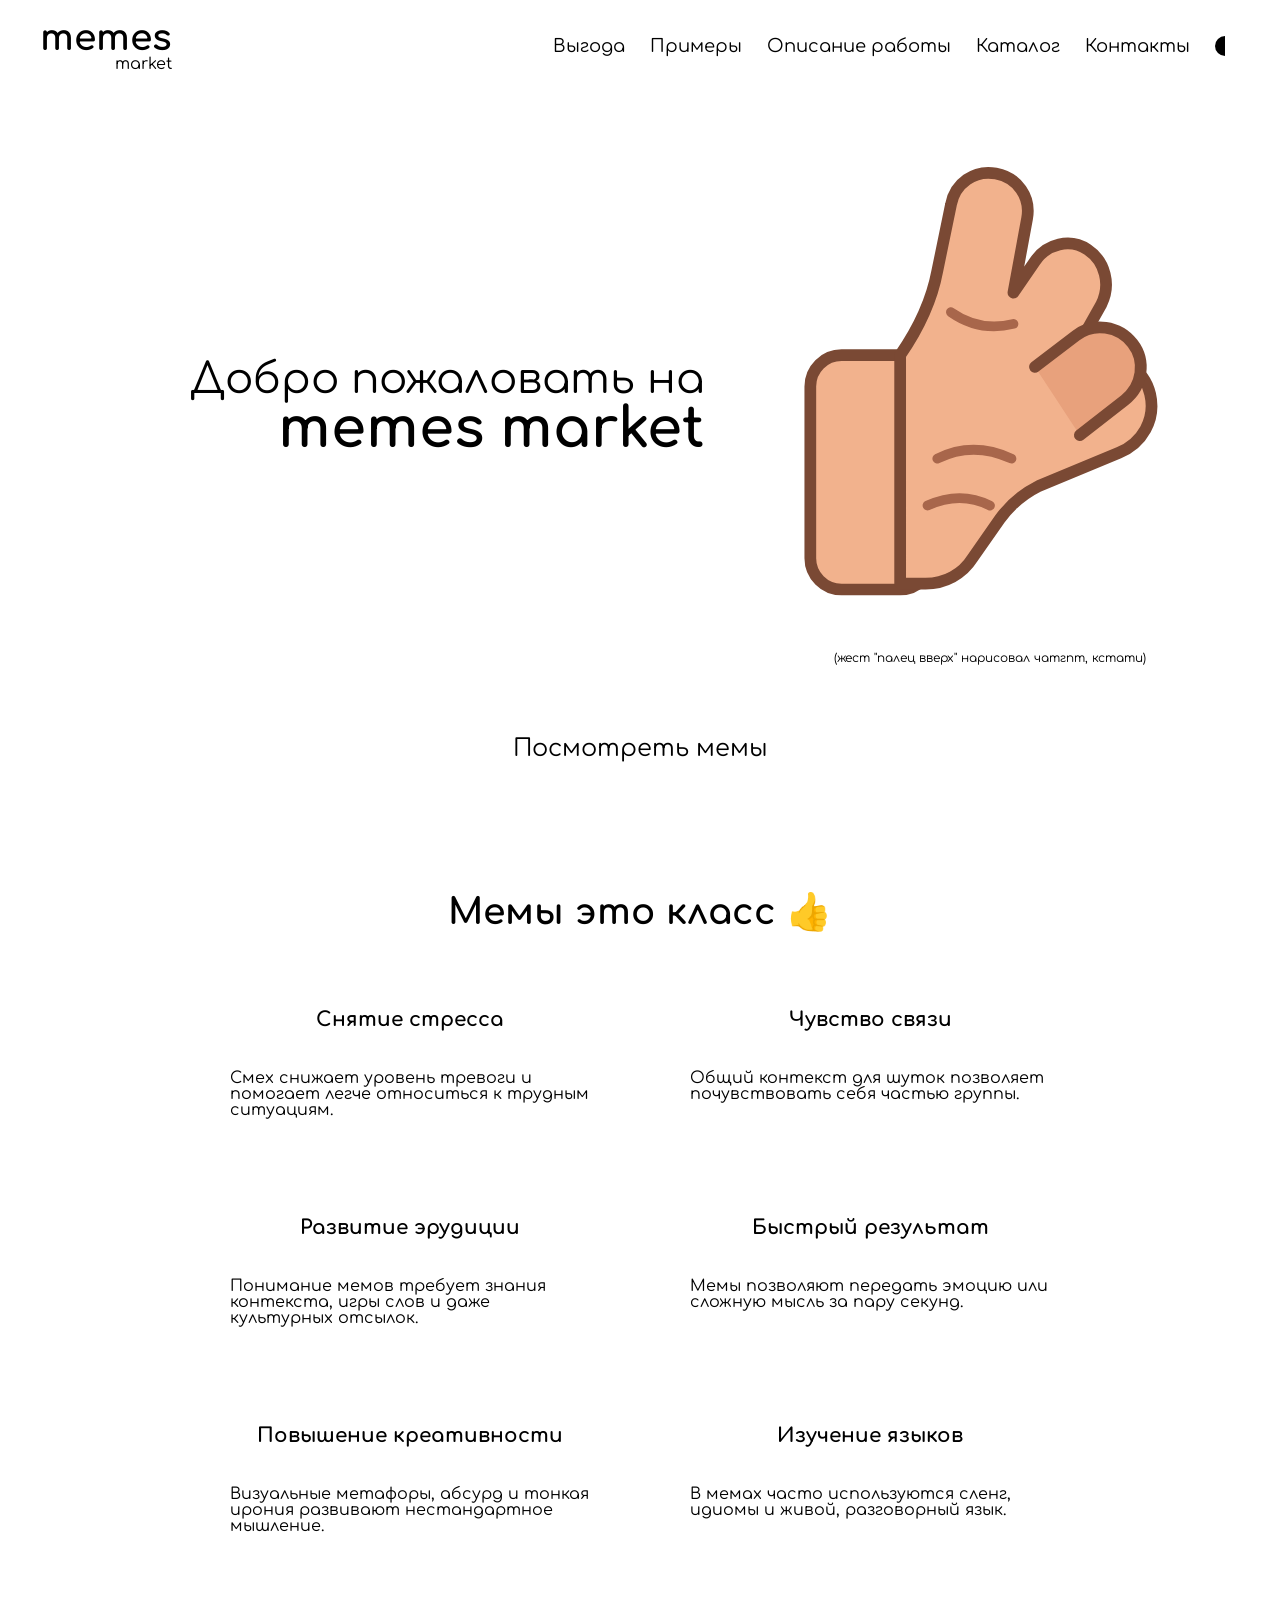
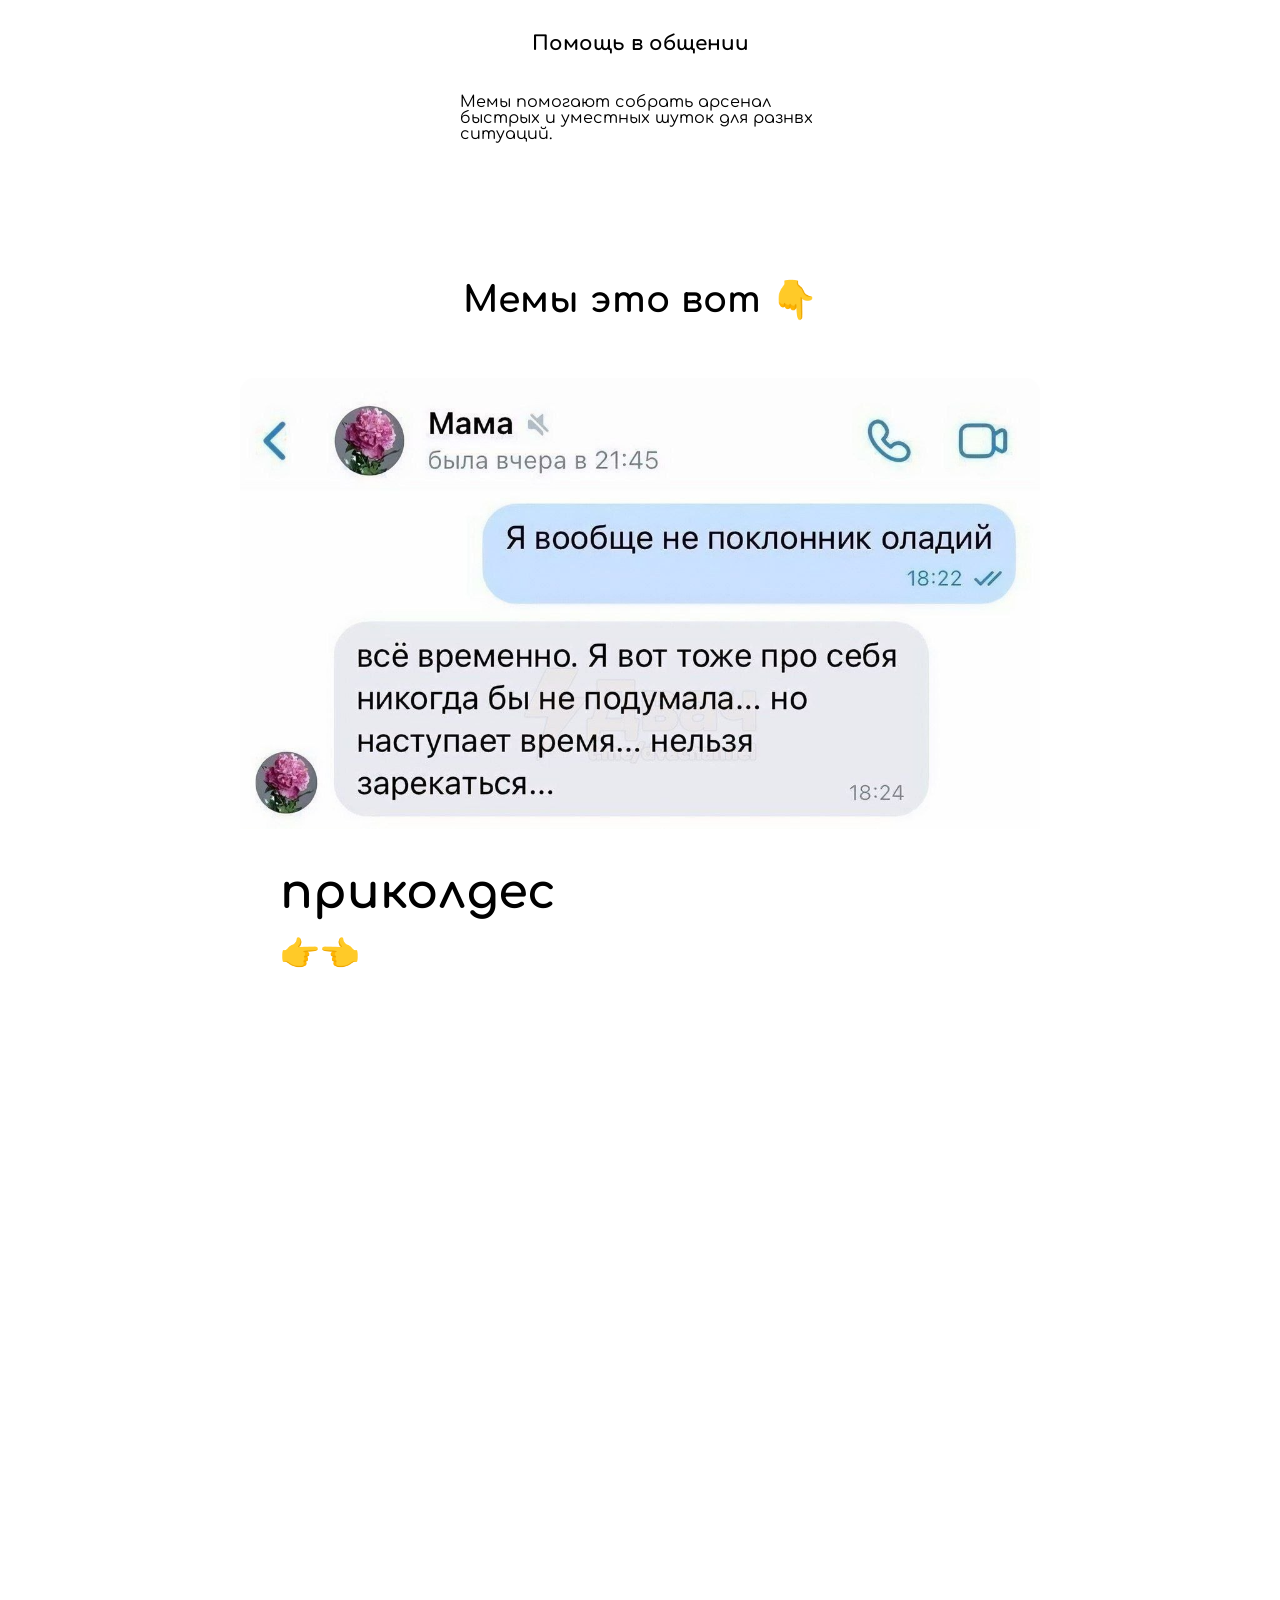
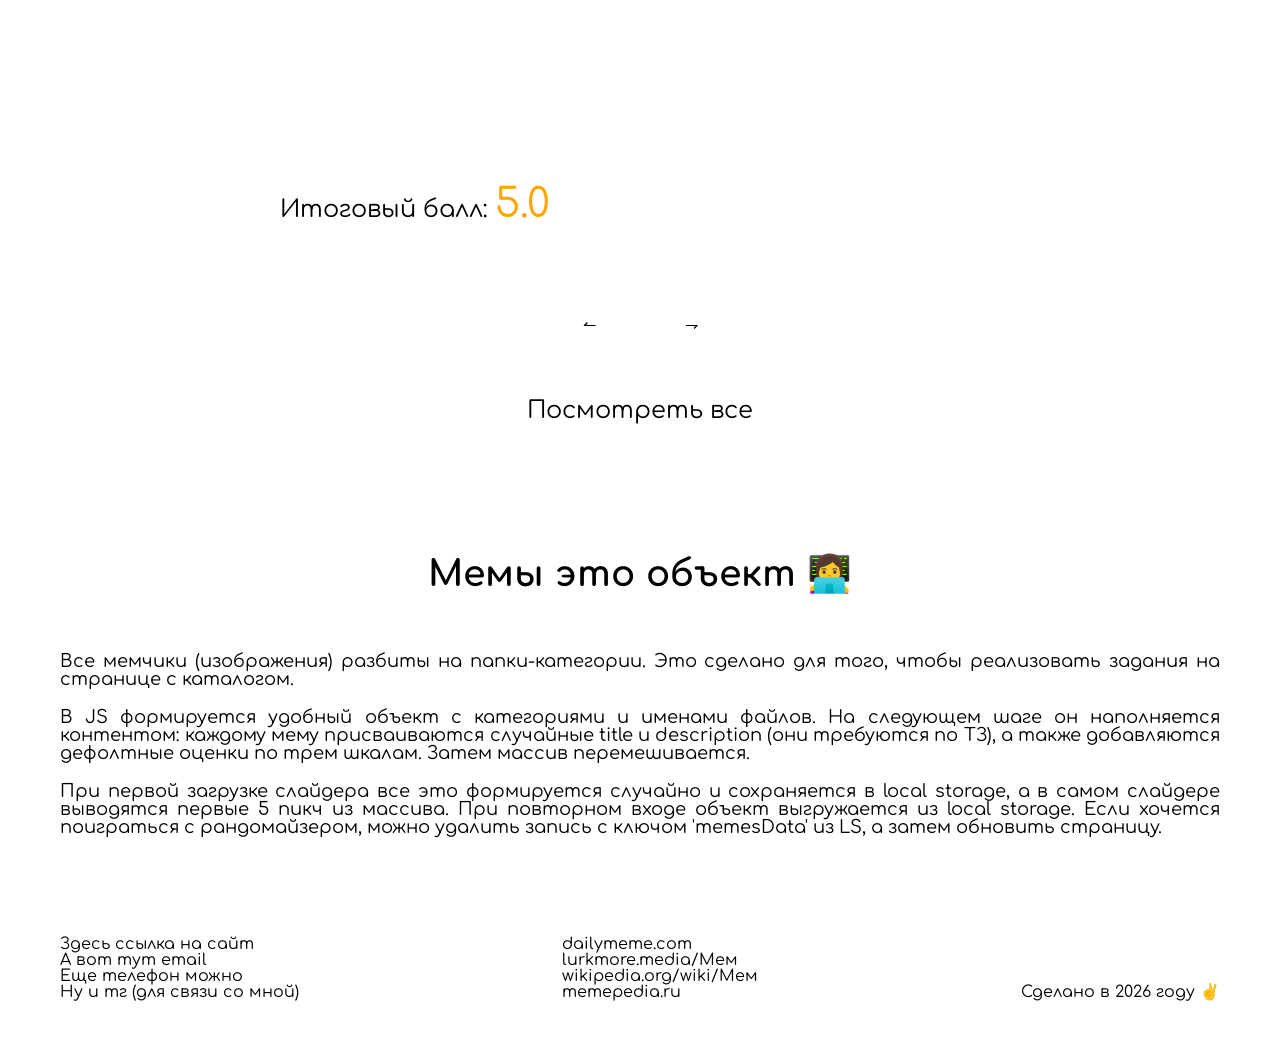
==== index.html @ 97dacc61 "fix: themes" ====
<!DOCTYPE html>
<html lang="en">

<head>
	<meta charset="UTF-8">
	<meta name="viewport" content="width=device-width, initial-scale=1.0">
	<title>Memes market</title>
	<link rel="preconnect" href="https://fonts.googleapis.com">
	<link rel="preconnect" href="https://fonts.gstatic.com" crossorigin>
	<link href="https://fonts.googleapis.com/css2?family=Comfortaa:wght@300..700&display=swap" rel="stylesheet">
	<link rel="stylesheet" href="./style/clean.css">
	<link rel="stylesheet" href="./style/colors.css">
	<link rel="stylesheet" href="./style/full.css">
	<link rel="stylesheet" href="./style/header.css">
	<link rel="stylesheet" href="./style/main/hero.css">
	<link rel="stylesheet" href="./style/main/whynot.css">
	<link rel="stylesheet" href="./style/main/slider.css">
	<link rel="stylesheet" href="./style/main/info.css">
	<link rel="stylesheet" href="./style/footer.css">
</head>

<body class="body light-theme">
	<div class="full_wrapper">
		<header class="header">
			<a href="./" class="logo">
				<span class="logo_bigpart">memes</span>
				<span class="logo_smallart">market</span>
			</a>
			<div class="header__rightside">
				<nav class="nav">
					<ul class="nav__list">
						<li class="nav__item"><a href="#whynot" class="nav__link">Выгода</a></li>
						<li class="nav__item"><a href="#slider" class="nav__link">Примеры</a></li>
						<li class="nav__item"><a href="#info" class="nav__link">Описание работы</a></li>
						<li class="nav__item"><a href="#!" class="nav__link">Каталог</a></li>
						<li class="nav__item"><a href="#footer" class="nav__link">Контакты</a></li>
					</ul>
				</nav>
				<div class="theme_btn">
					<div class="theme_icon">
						<div class="theme_icon_dark"></div>
						<div class="theme_icon_light"></div>
					</div>
				</div>
			</div>
		</header>
		<main class="main">
			<section class="hero">
				<div class="hero_upside">
					<div class="hero__intro">
						<span class="hero__intro_text">Добро пожаловать на</span>
						<h1 class="hero__intro_header">memes market</h1>
					</div>
					<div class="hero__image">
						<svg class="hero__image_svg" xmlns="http://www.w3.org/2000/svg" viewBox="0 0 256 256" fill="none">
							<path
								d="M82 224H52c-8.8 0-16-7.2-16-16v-88c0-8.8 7.2-16 16-16h30c8.8 0 16 7.2 16 16v88c0 8.8-7.2 16-16 16Z"
								fill="#F2B28D" stroke="#7A4934" stroke-width="6" stroke-linejoin="round" />
							<path d="M82 104
       C91 91 98 77 101 61
       L108 27
       C110 16 120 9 131 11
       C142 13 149 23 147 34
       L140 72
       L151 56
       C157 47 169 44 178 50
       C187 56 190 68 185 78
       L167 110
       L181 106
       C194 103 207 111 210 124
       C213 137 206 149 194 154
       L153 171
       C145 175 138 181 133 188
       L119 208
       C114 216 105 221 95 221
       L82 221
       Z" fill="#F2B28D" stroke="#7A4934" stroke-width="6" stroke-linejoin="round" stroke-linecap="round" />
							<path d="M151 110
       L172 94
       C181 87 194 89 201 98
       C208 107 206 120 197 127
       L174 145" fill="#E8A17C" stroke="#7A4934" stroke-width="6" stroke-linecap="round" />
							<path d="M101 157 C113 151 126 151 139 157" stroke="#A8664B" stroke-width="5" stroke-linecap="round" />
							<path d="M96 181 C107 176 118 176 128 181" stroke="#A8664B" stroke-width="5" stroke-linecap="round" />
							<path d="M108 82 C118 89 128 91 140 88" stroke="#A8664B" stroke-width="5" stroke-linecap="round" />
						</svg>
						<span class="hero__image_text">(жест "палец вверх" нарисовал чатгпт, кстати)</span>
					</div>
				</div>
				<a href="#slider" class="btn hero__btn">Посмотреть мемы</a>
			</section>
			<section class="whynot" id="whynot">
				<h2 class="whynot__title">Мемы это класс 👍</h2>
				<ul class="whynot__list">
					<li class="whynot__item">
						<h3 class="whynot__item_title">Снятие стресса</h3>
						<p class="whynot__item_description">Смех снижает уровень тревоги и помогает легче относиться к трудным
							ситуациям.</p>
					</li>
					<li class="whynot__item">
						<h3 class="whynot__item_title">Чувство связи</h3>
						<p class="whynot__item_description">Общий контекст для шуток позволяет почувствовать себя частью группы.</p>
					</li>
					<li class="whynot__item">
						<h3 class="whynot__item_title">Развитие эрудиции</h3>
						<p class="whynot__item_description">Понимание мемов требует знания контекста, игры слов и даже культурных
							отсылок.</p>
					</li>
					<li class="whynot__item">
						<h3 class="whynot__item_title">Быстрый результат</h3>
						<p class="whynot__item_description">Мемы позволяют передать эмоцию или сложную мысль за пару секунд.</p>
					</li>
					<li class="whynot__item">
						<h3 class="whynot__item_title">Повышение креативности</h3>
						<p class="whynot__item_description">Визуальные метафоры, абсурд и тонкая ирония развивают нестандартное
							мышление.</p>
					</li>
					<li class="whynot__item">
						<h3 class="whynot__item_title">Изучение языков</h3>
						<p class="whynot__item_description">В мемах часто используются сленг, идиомы и живой, разговорный язык.</p>
					</li>
					<li class="whynot__item">
						<h3 class="whynot__item_title">Помощь в общении</h3>
						<p class="whynot__item_description">Мемы помогают собрать арсенал быстрых и уместных шуток для разнвх
							ситуаций.</p>
					</li>
				</ul>
			</section>
			<section class="slider" id="slider">
				<h2 class="slider__title">Мемы это вот 👇</h2>
				<div class="slider__wrapper">
					<div class="slider__content">
						<div class="slider__items_wrapper"></div>
					</div>
					<div class="slider__arrows">
						<div class="slider__prev_btn slider_arrow">↼</div>
						<div class="slider__next_btn slider_arrow">⇁</div>
					</div>
				</div>
				<a href="#!" class="btn slider__btn">Посмотреть все</a>
			</section>
			<section class="info" id="info">
				<h2 class="info__title">Мемы это объект 👩‍💻</h2>
				<div class="info__texts">
					<p class="info__text">Все мемчики (изображения) разбиты на папки-категории. Это сделано для того, чтобы
						реализовать задания на странице с каталогом.</p>
					<p class="info__text">В JS формируется удобный объект с категориями и именами файлов. На следующем шаге он
						наполняется контентом: каждому мему присваиваются случайные title и description (они требуются по ТЗ), а
						также добавляются дефолтные оценки по трем шкалам. Затем массив перемешивается.</p>
					<p class="info__text">При первой загрузке слайдера все это формируется случайно и сохраняется в local storage,
						а в самом слайдере выводятся первые 5 пикч из массива. При повторном входе объект выгружается из local
						storage. Если хочется поиграться с рандомайзером, можно удалить запись с ключом 'memesData' из LS, а затем
						обновить страницу.
					</p>
				</div>
			</section>
		</main>
		<footer class="footer" id="footer">
			<ul class="contacts">
				<li class="contacts_item"><a href="https://youtu.be/dQw4w9WgXcQ?si=4YOeukV0icNq5MEa" class="contacts_link"
						target="_blank">Здесь ссылка на сайт</a></li>
				<li class="contacts_item"><a href="mailto:meme@always.fun" class="contacts_link">А вот тут email</a></li>
				<li class="contacts_item"><a href="tel:+76767676767" class="contacts_link">Еще телефон можно</a></li>
				<li class="contacts_item"><a href="https://t.me/oardieldei" class="contacts_link" target="_blank">Ну и тг (для
						связи со мной)</a></li>
			</ul>
			<ul class="links">
				<li class="links_item"><a href="https://youtu.be/dQw4w9WgXcQ?si=4YOeukV0icNq5MEa" class="links_link"
						target="_blank">dailymeme.com</a></li>
				<li class="links_item"><a href="https://youtu.be/dQw4w9WgXcQ?si=4YOeukV0icNq5MEa" class="links_link"
						target="_blank">lurkmore.media/Мем</a></li>
				<li class="links_item"><a href="https://youtu.be/dQw4w9WgXcQ?si=4YOeukV0icNq5MEa" class="links_link"
						target="_blank">wikipedia.org/wiki/Мем</a></li>
				<li class="links_item"><a href="https://youtu.be/dQw4w9WgXcQ?si=4YOeukV0icNq5MEa" class="links_link"
						target="_blank">memepedia.ru</a></li>
			</ul>
			<div class="footer__extra">
				<p class="footer__text">Сделано в 2026 году ✌️</p>
			</div>
		</footer>
	</div>
	<script type="module" src="./script/main.js"></script>
</body>

</html>
---- style/clean.css ----
* {
	padding: 0;
	margin: 0;
	border: 0;
	scroll-behavior: smooth;
}

*, 
*:before, 
*:after {
	-moz-box-sizing: border-box;
	-webkit-box-sizing: border-box;
	box-sizing: border-box;
}

:focus, 
:active {
	outline: none;
}	

a:focus, 
a:active {
	outline: none;
}

nav, 
footer, 
header, 
aside {
	display: block;
}

html, 
body {
	line-height: 1;
	-ms-text-size-adjust: 100%;
	-moz-text-size-adjust: 100%;
	-webkit-text-size-adjust: 100%;
	scroll-behavior: smooth;
}

input, 
button, 
textarea {
	font-family: inherit;
}

input::-ms-clear {
	display: none;
}

button::-moz-focus-inner {
	padding: 0;
	border: 0;
}

a, 
a:visited {
	text-decoration: none;
}

a:hover {
	text-decoration: none;
}

ul li {
	list-style: none;
}

img {
	vertical-align: top;
}

h1, 
h2, 
h3, 
h4, 
h5, 
h6 {
	font-size: inherit;
}
---- style/colors.css ----
.light-theme {
	background-color: #fff;
	--border-color: black;
	--text-color: black;
	--link-hover-color: rgb(221, 67, 67);
	--btn-hover-color: rgb(245, 152, 152);
}

.dark-theme {
	background-color: black;
	--border-color: white;
	--text-color: white;
	--link-hover-color: rgb(0, 119, 255);
	--btn-hover-color: rgb(0, 119, 255);

	.theme_btn {
		transform: rotate(180deg);
	}
}
---- style/full.css ----
:root {
	--section-padding: 60px 40px;
}

.full_wrapper {
	max-width: 1440px;
	margin: 0 auto;
	border-left: 1px solid var(--border-color);
	border-right: 1px solid var(--border-color);
	background-color: var(--bg-color);
}

* {
	font-family: "Comfortaa", sans-serif;
}

a,
a:active,
a:visited {
	color: var(--text-color);
}

.btn {
	padding: 13px 20px;
	font-size: 24px;
	display: inline-block;
	border: 1px solid var(--border-color);
	border-radius: 15px;
	color: var(--text-color);
}

section {
	padding: var(--section-padding);
}

h2 {
	color: var(--text-color);
	text-align: center;
	font-size: 36px;
	margin-bottom: 60px;
}

@media (pointer: fine) and (hover: hover) {
	a {
		transition: .2s ease;
	}

	a:hover {
		color: var(--link-hover-color);
	}

	.btn {
		transition: .2s ease;
	}

	a.btn:hover {
		color: var(--text-color);
		background-color: var(--btn-hover-color);
		border: 1px solid var(--btn-hover-color);
	}
}
---- style/header.css ----
.header {
	width: 100%;
	display: flex;
	justify-content: space-between;
	align-items: center;
	padding: 20px 40px;
}

.logo {
	display: flex;
	flex-direction: column;
	align-items: flex-end;
}

.logo_bigpart {
	font-weight: 700;
	font-size: 36px;
}

.logo_smallart {
	font-size: 16px;
}

.header__rightside {
	display: flex;
	align-items: center;
	gap: 10px;
}

.nav__list {
	display: flex;
	align-items: center;
	gap: 5px;
}

.nav__link {
	padding: 5px 10px;
	font-size: 18px;
	transition: .3s;
	display: block;
}

.theme_btn {
	padding: 5px;
	border-radius: 50%;
	background-color: inherit;
}

.theme_icon {
	border-radius: 50%;
	border: 1px solid var(--border-color);
	width: 20px;
	height: 20px;
	display: flex;
	overflow: hidden;
}

.theme_icon_dark {
	width: 50%;
	height: 100%;
	background: #000;
}

.theme_icon_light {
	width: 50%;
	height: 100%;
	background: #fff;
}

@media (pointer: fine) and (hover: hover) {
	.logo:hover {
		transform: scale(1.1, 1.1);
	}

	.nav__item:hover > .nav__link {
		transform: rotateY(180deg);
	}

	.theme_btn {
		transition: .3s;
	}

	.theme_btn:hover {
		background-color: var(--link-hover-color);
		cursor: pointer;
	}
}
---- style/main/hero.css ----
.hero {
	display: flex;
	flex-direction: column;
	align-items: center;
	width: 100%;
	gap: 60px;
}

.hero_upside {
	display: flex;
	justify-content: space-between;
	align-items: center;
	width: 100%;
}

.hero__image {
	display: flex;
	flex-direction: column;
	align-items: center;
}

.hero__image_svg {
	width: 500px;
}

.hero__image_text,
.hero__intro {
	color: var(--text-color);
}

.hero__image_text {
	font-size: 12px;
}

.hero__intro {
	padding-left: 150px;
	display: flex;
	flex-direction: column;
}

.hero__intro_text {
	font-size: 42px;
}

.hero__intro_header {
	font-size: 56px;
	align-self: flex-end;
}
---- style/main/whynot.css ----
.whynot__list {
	display: flex;
	flex-wrap: wrap;
	gap: 60px;
	justify-content: center;
}

.whynot__item {
	max-width: 400px;
}

.whynot__item_title,
.whynot__item_description {
	padding: 20px;
	color: var(--text-color);
}

.whynot__item_title {
	text-align: center;
	font-size: 20px;
}

.whynot__item_description {
	border: 1px solid var(--border-color);
	border-radius: 20px;
}
---- style/main/slider.css ----
:root {
	--slider-width: 800px;
}

.slider {
	display: flex;
	flex-direction: column;
	align-items: center;
}

.slider__wrapper {
	width: min(100%, var(--slider-width));
	margin: 0 auto;
	display: flex;
	flex-direction: column;
	gap: 40px;
	margin-bottom: 40px;
}

.slider__content {
	width: 100%;
	overflow-x: auto;
	scroll-snap-type: x mandatory;
	scrollbar-width: none;
}

.slider__content::-webkit-scrollbar {
  display: none;
}

.slider__items_wrapper {
  display: flex;
  gap: 60px;
}

.slider__card_wrapper {
  flex: 0 0 100%;
  scroll-snap-align: start;
	border-radius: 15px;
	border: 1px solid var(--border-color);
	overflow: hidden;
	display: flex;
	flex-direction: column;
}

.slider__arrows {
	display: flex;
	gap: 60px;
	justify-content: center;
}

.slider_arrow {
	display: flex;
	align-items: center;
	justify-content: center;
	border-radius: 50%;
	border: 1px solid var(--border-color);
	width: 42px;
	height: 42px;
	color: var(--text-color);
}

.slider__content {
	width: 100%;
}

.slider__card__img_wrapper {
	display: flex;
	align-items: center;
	justify-content: center;
}

.slider__card__img {
	max-width: 100%;
}

.slider__card__info_wrapper {
	padding: 40px;
	flex: 1;
	display: flex;
	flex-direction: column;
}

.slider__card__info_title {
	color: var(--text-color);
	font-size: 48px;
	margin-bottom: 20px;
}

.slider__card__info_description {
	color: var(--text-color);
	font-size: 32px;
	margin-bottom: 40px;
}

.slider__card__info_score {
	margin-top: auto;
}

.slider__card__info_score__desc {
	color: var(--text-color);
	font-size: 24px;
}

.slider__card__info_score__points {
	font-size: 40px;
}

.green-score {
	color: limegreen;
}

.orange-score {
	color: orange;
}

.red-score {
	color: red;
}

@media (pointer: fine) and (hover: hover) {
	.slider_arrow {
		transition: .2s ease;
	}

	.slider_arrow:hover {
		cursor: pointer;
		background-color: var(--link-hover-color);
		border: 1px solid var(--link-hover-color);
	}
}
---- style/main/info.css ----
.info__texts {
	display: flex;
	flex-direction: column;
	gap: 20px;
}

.info__text {
	color: var(--text-color);
	font-size: 18px;
	text-align: justify;
	padding: 0 20px;
}
---- style/footer.css ----
.footer {
	display: flex;
	justify-content: space-between;
	padding: 40px 60px;
	border-top: 1px solid var(--border-color);
}

.footer__extra {
	display: flex;
	align-items: flex-end;
}

.footer__text {
	color: var(--text-color);
}
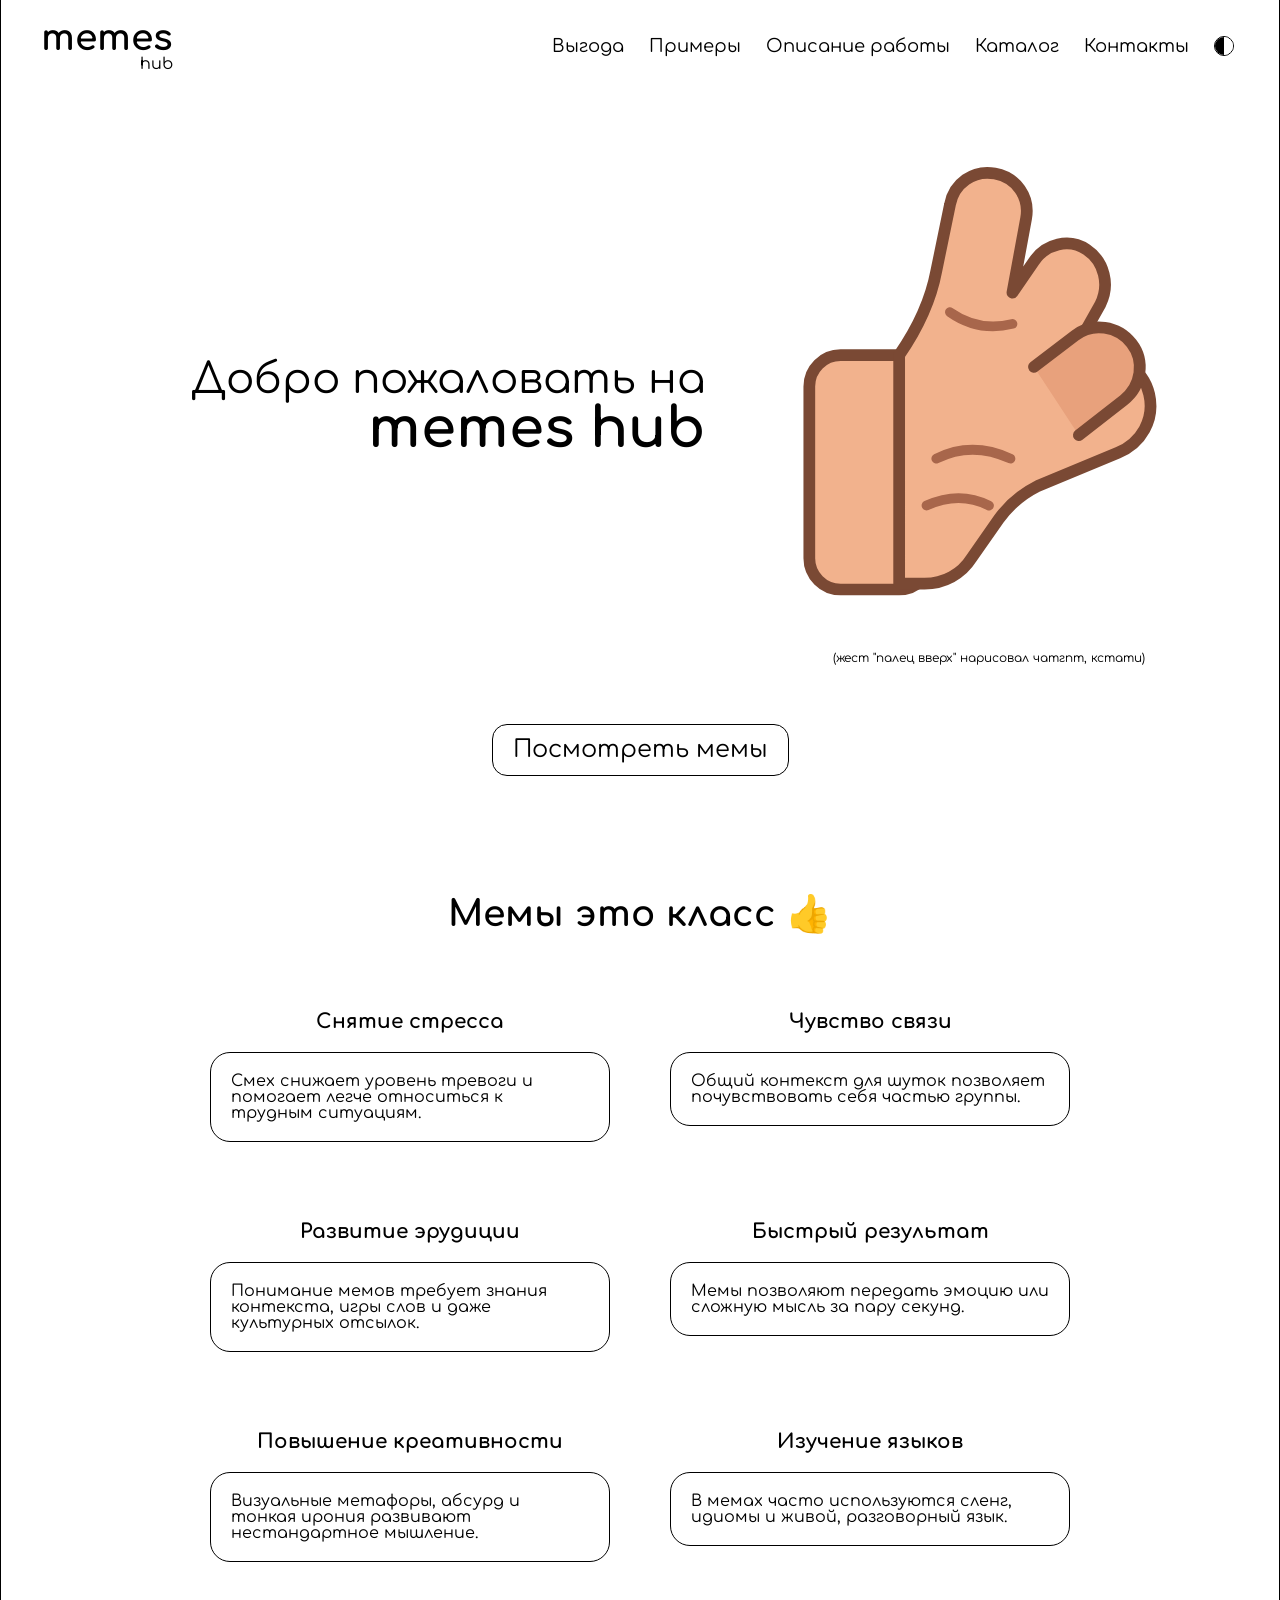
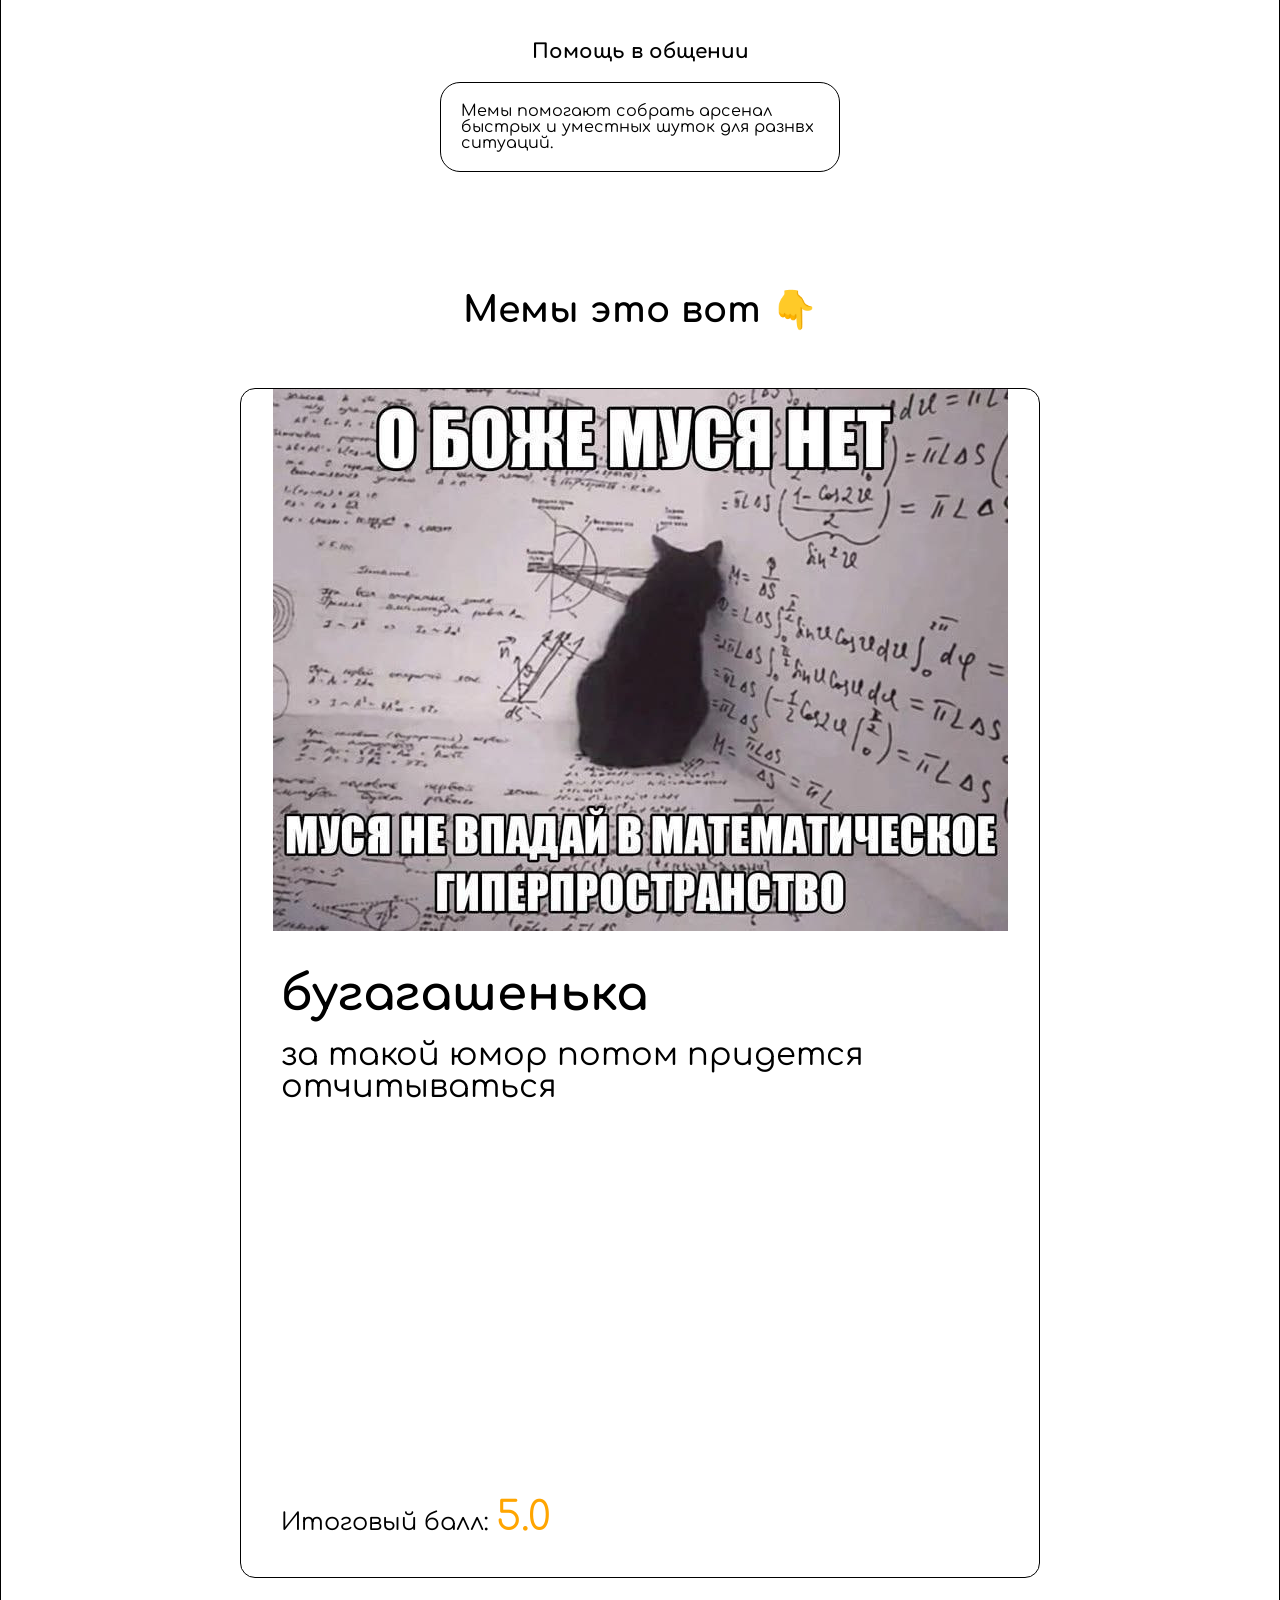
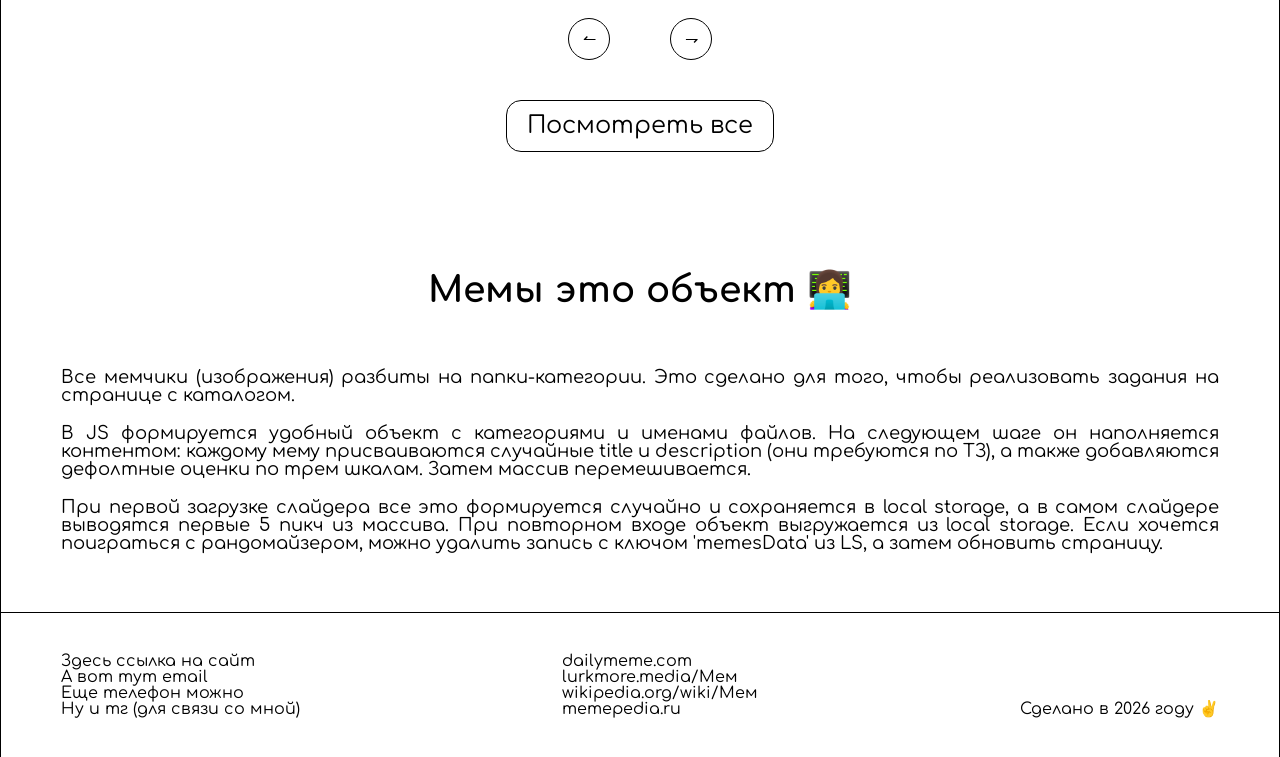
==== commit aac67e3e: "feat: memes page" ====
--- a/index.html
+++ b/index.html
@@ -4,7 +4,7 @@
 <head>
 	<meta charset="UTF-8">
 	<meta name="viewport" content="width=device-width, initial-scale=1.0">
-	<title>Memes market</title>
+	<title>Memes hub</title>
 	<link rel="preconnect" href="https://fonts.googleapis.com">
 	<link rel="preconnect" href="https://fonts.gstatic.com" crossorigin>
 	<link href="https://fonts.googleapis.com/css2?family=Comfortaa:wght@300..700&display=swap" rel="stylesheet">
@@ -19,12 +19,12 @@
 	<link rel="stylesheet" href="./style/footer.css">
 </head>
 
-<body class="body light-theme">
+<body class="body">
 	<div class="full_wrapper">
 		<header class="header">
 			<a href="./" class="logo">
 				<span class="logo_bigpart">memes</span>
-				<span class="logo_smallart">market</span>
+				<span class="logo_smallart">hub</span>
 			</a>
 			<div class="header__rightside">
 				<nav class="nav">
@@ -32,7 +32,7 @@
 						<li class="nav__item"><a href="#whynot" class="nav__link">Выгода</a></li>
 						<li class="nav__item"><a href="#slider" class="nav__link">Примеры</a></li>
 						<li class="nav__item"><a href="#info" class="nav__link">Описание работы</a></li>
-						<li class="nav__item"><a href="#!" class="nav__link">Каталог</a></li>
+						<li class="nav__item"><a href="./memes.html" class="nav__link">Каталог</a></li>
 						<li class="nav__item"><a href="#footer" class="nav__link">Контакты</a></li>
 					</ul>
 				</nav>
@@ -49,7 +49,7 @@
 				<div class="hero_upside">
 					<div class="hero__intro">
 						<span class="hero__intro_text">Добро пожаловать на</span>
-						<h1 class="hero__intro_header">memes market</h1>
+						<h1 class="hero__intro_header">memes hub</h1>
 					</div>
 					<div class="hero__image">
 						<svg class="hero__image_svg" xmlns="http://www.w3.org/2000/svg" viewBox="0 0 256 256" fill="none">
@@ -137,7 +137,7 @@
 						<div class="slider__next_btn slider_arrow">⇁</div>
 					</div>
 				</div>
-				<a href="#!" class="btn slider__btn">Посмотреть все</a>
+				<a href="./memes.html" class="btn slider__btn">Посмотреть все</a>
 			</section>
 			<section class="info" id="info">
 				<h2 class="info__title">Мемы это объект 👩‍💻</h2>
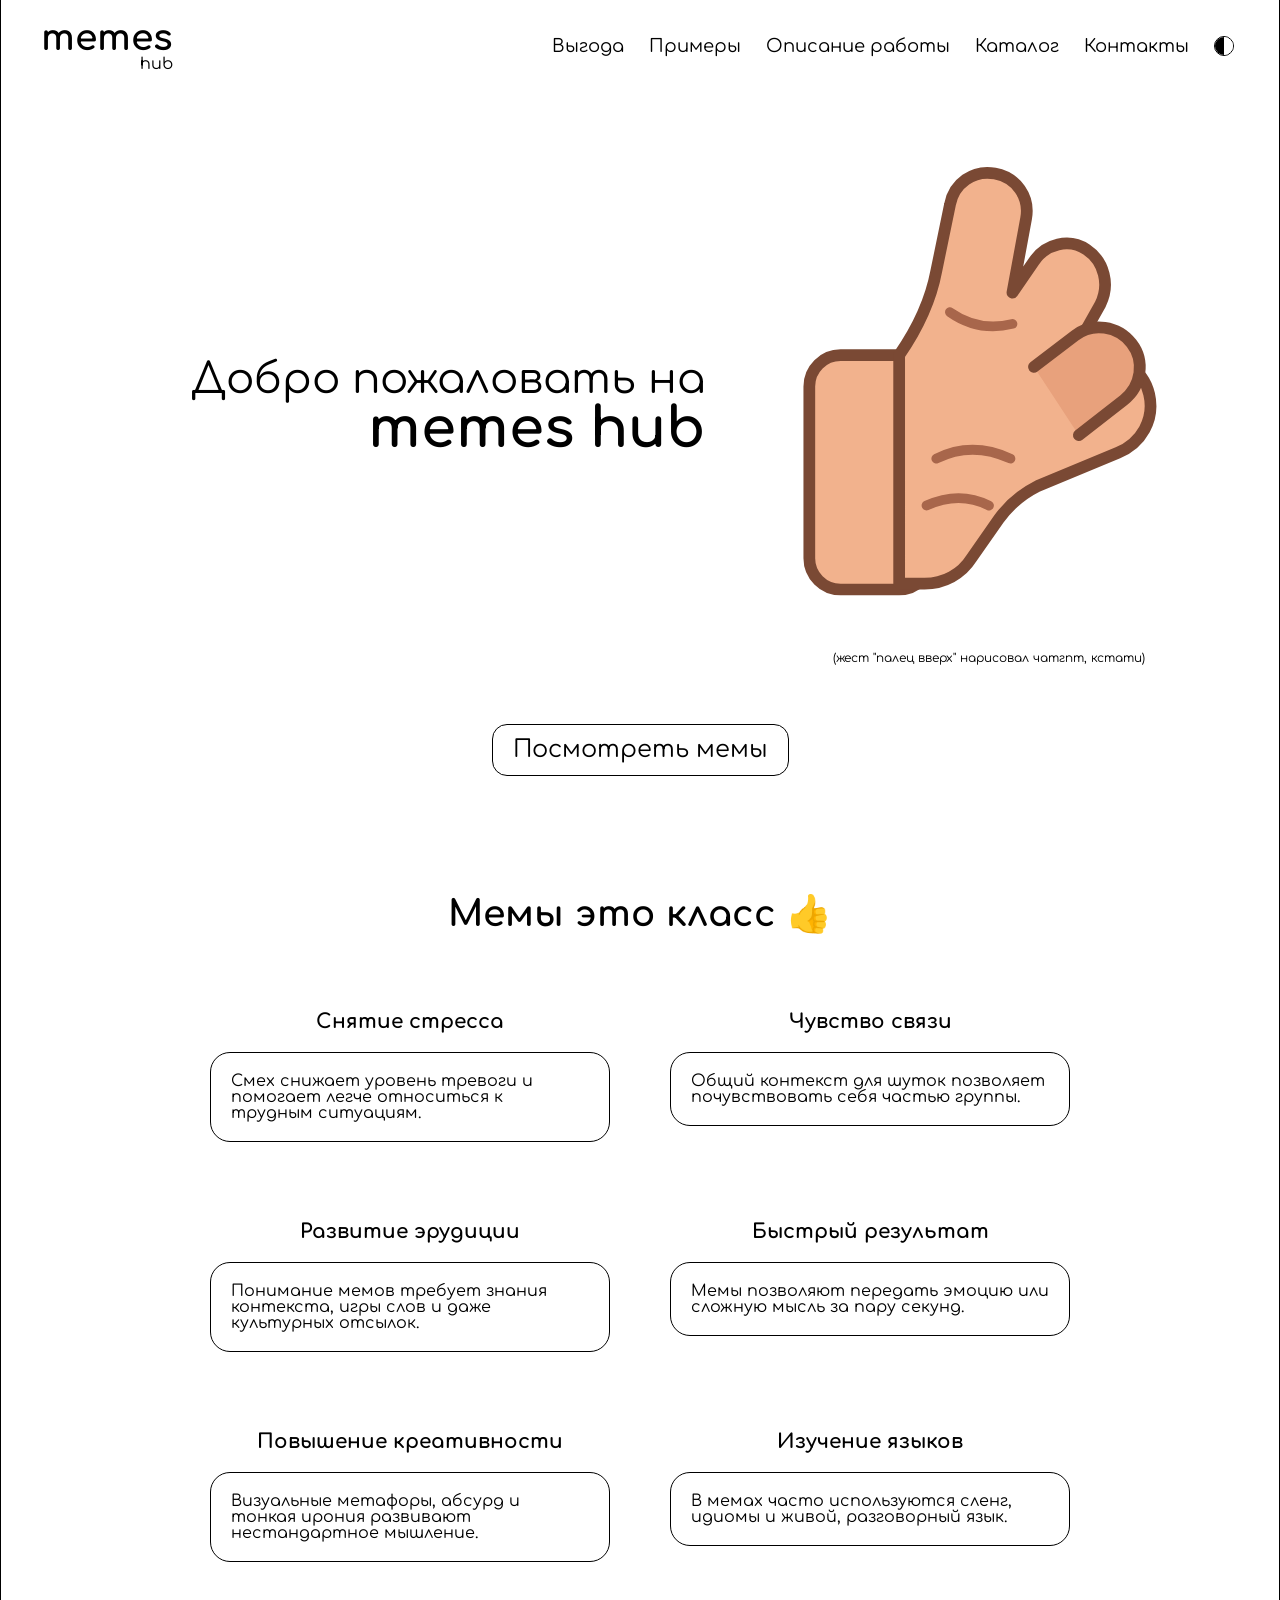
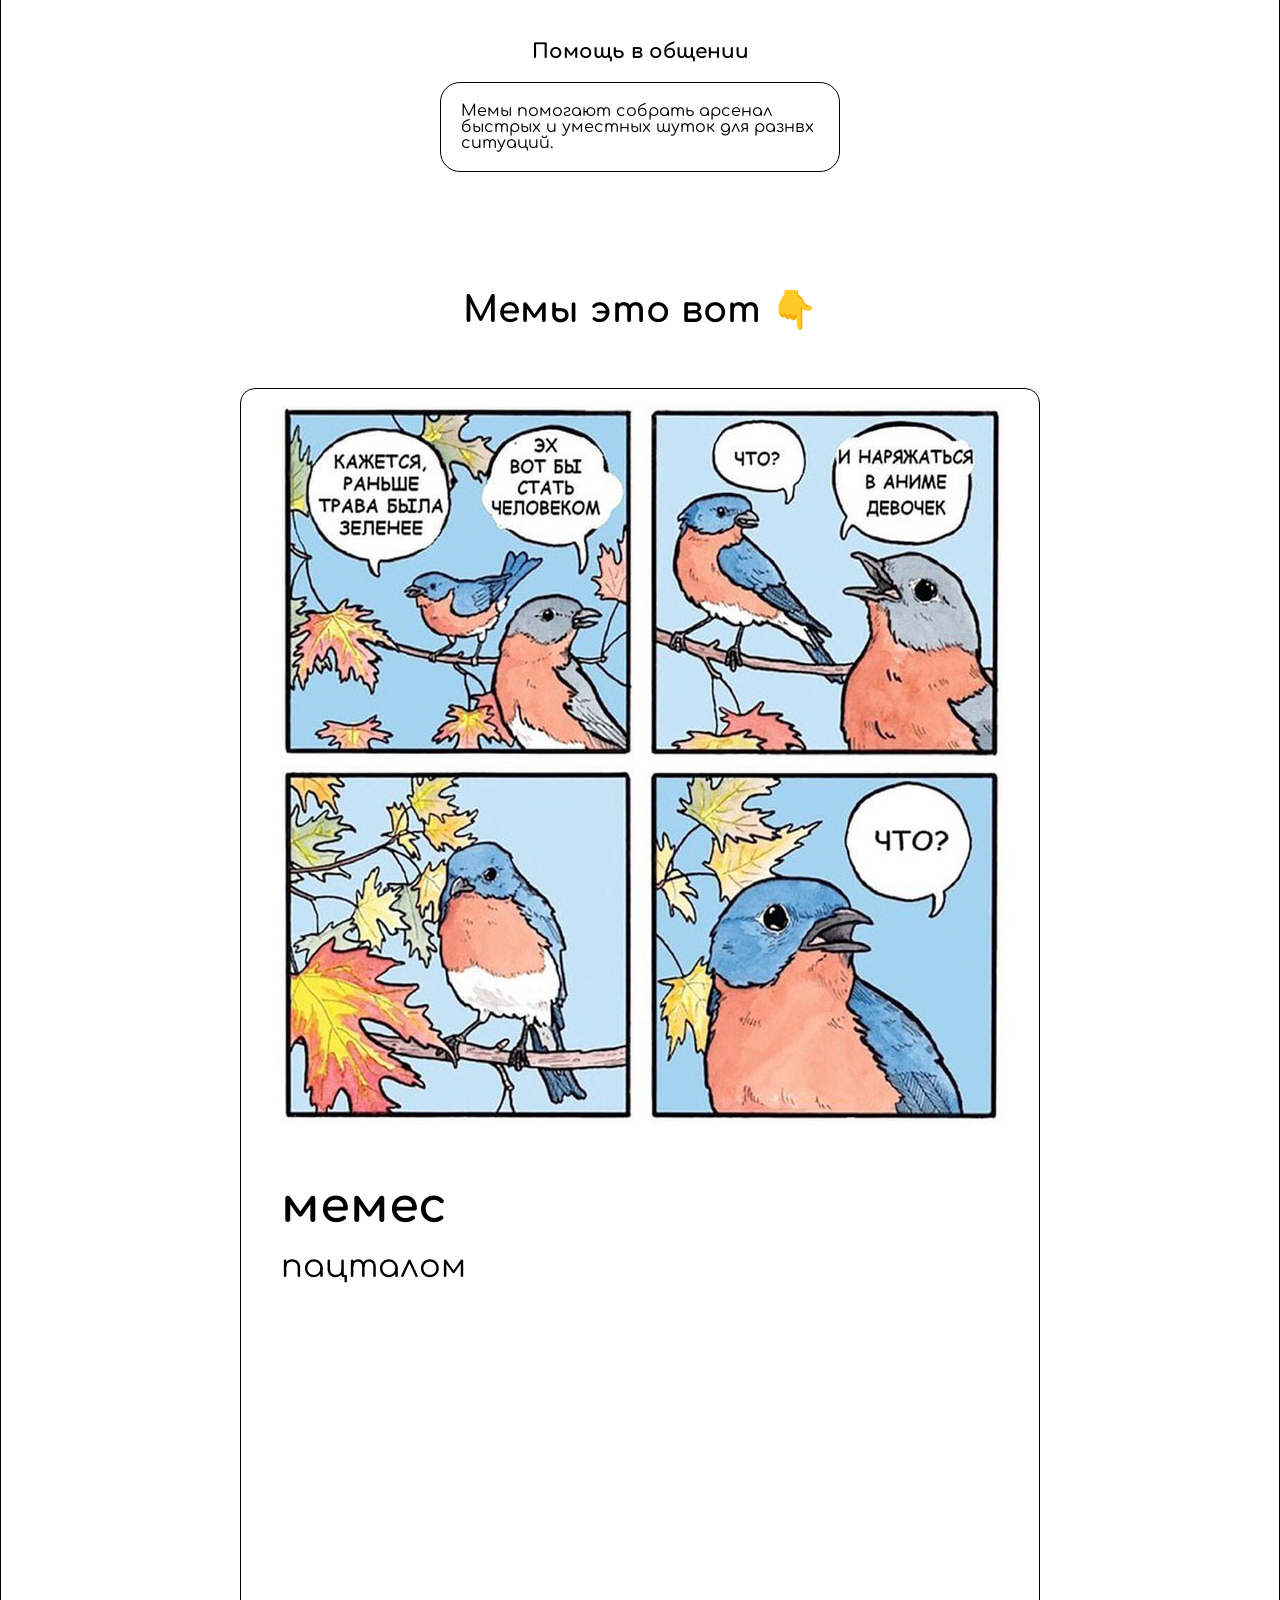
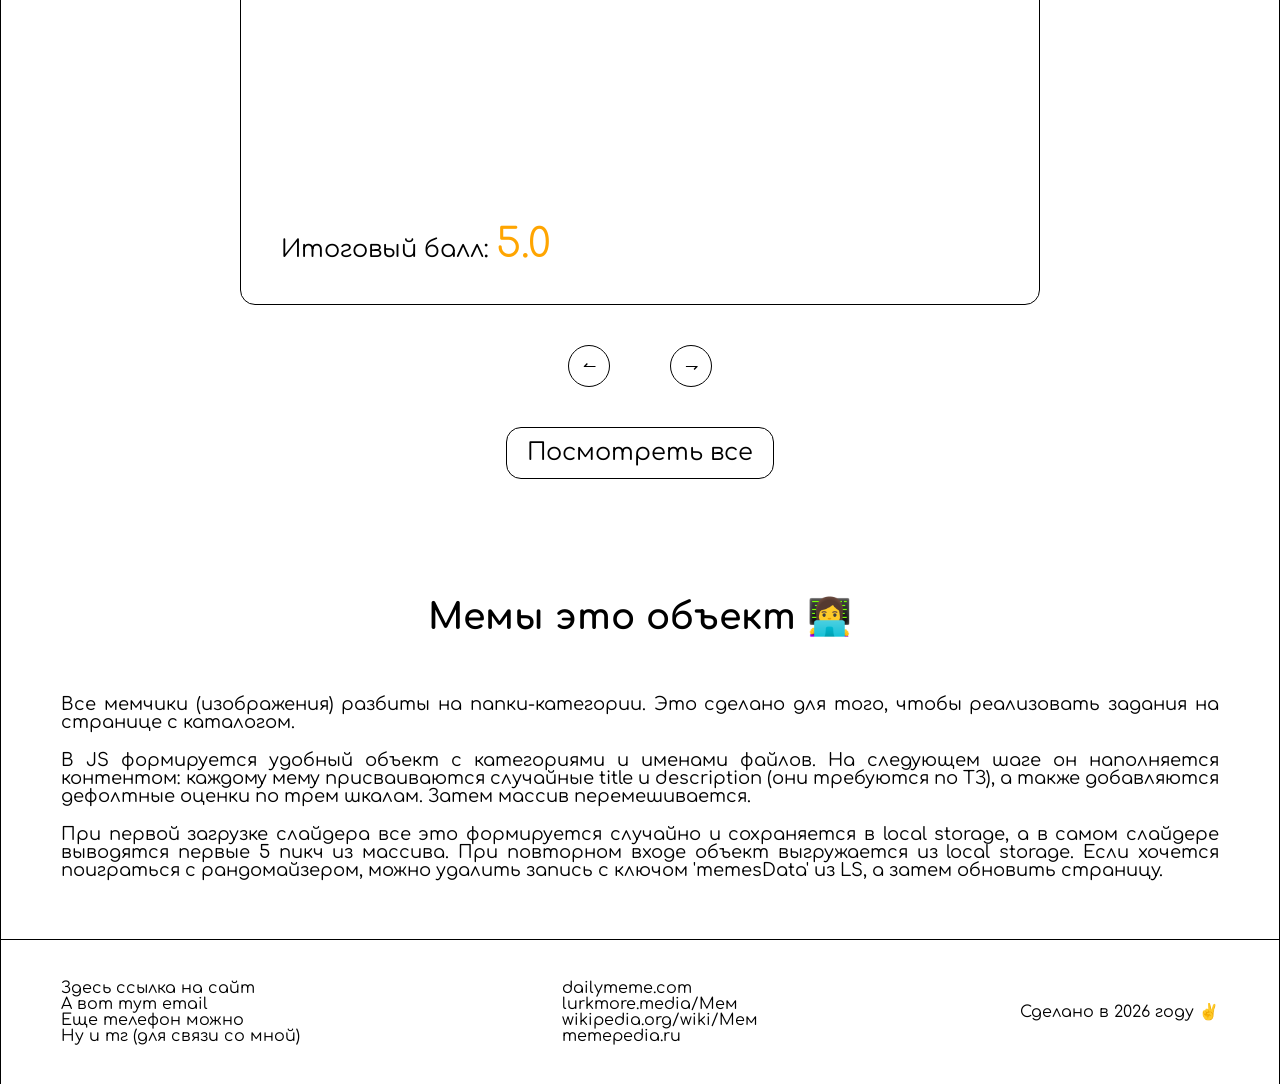
==== commit 56d58db0: "feat: add adaptive" ====
--- a/index.html
+++ b/index.html
@@ -4,6 +4,7 @@
 <head>
 	<meta charset="UTF-8">
 	<meta name="viewport" content="width=device-width, initial-scale=1.0">
+	<link rel="shortcut icon" href="./image/favicon.png" type="image/x-icon">
 	<title>Memes hub</title>
 	<link rel="preconnect" href="https://fonts.googleapis.com">
 	<link rel="preconnect" href="https://fonts.gstatic.com" crossorigin>
--- a/style/full.css
+++ b/style/full.css
@@ -58,4 +58,19 @@
 		background-color: var(--btn-hover-color);
 		border: 1px solid var(--btn-hover-color);
 	}
+}
+
+@media (max-width: 720px) {
+	:root {
+		--section-padding: 25px 15px;
+	}
+
+	.btn {
+		font-size: 12px;
+	}
+
+	h2 {
+		font-size: 24px;
+		margin-bottom: 20px;
+	}
 }
--- a/style/header.css
+++ b/style/header.css
@@ -84,4 +84,10 @@
 		background-color: var(--link-hover-color);
 		cursor: pointer;
 	}
+}
+
+@media (max-width: 1090px) {
+	.nav {
+		display: none;
+	}
 }
--- a/style/main/hero.css
+++ b/style/main/hero.css
@@ -45,4 +45,32 @@
 .hero__intro_header {
 	font-size: 56px;
 	align-self: flex-end;
+}
+
+@media (max-width: 1090px) {
+	.hero_upside {
+		flex-direction: column;
+	}
+
+	.hero__image_svg {
+		max-width: 100%;
+	}
+
+	.hero__intro {
+		padding-left: 0;
+	}
+}
+
+@media (max-width: 720px) {
+	.hero {
+		gap: 20px;
+	}
+
+	.hero__intro_text {
+		font-size: 24px;
+	}
+
+	.hero__intro_header {
+		font-size: 26px;
+	}
 }
--- a/style/main/whynot.css
+++ b/style/main/whynot.css
@@ -23,4 +23,23 @@
 .whynot__item_description {
 	border: 1px solid var(--border-color);
 	border-radius: 20px;
+}
+
+@media (max-width: 720px) {
+	.whynot__list {
+		gap: 10px;
+	}
+
+	.whynot__item_title,
+	.whynot__item_description {
+		padding: 10px;
+	}
+
+	.whynot__item_title {
+		font-size: 18px;
+	}
+
+	.whynot__item_description {
+		font-size: 12px;
+	}
 }
--- a/style/main/slider.css
+++ b/style/main/slider.css
@@ -128,4 +128,43 @@
 		background-color: var(--link-hover-color);
 		border: 1px solid var(--link-hover-color);
 	}
+}
+
+@media (max-width: 720px) {
+	.slider__wrapper {
+		gap: 20px;
+		margin-bottom: 15px;
+	}
+
+	.slider__items_wrapper {
+		gap: 20px;
+	}
+
+	.slider__card__info_wrapper {
+		padding: 15px;
+	}
+
+	.slider__card__info_title {
+		font-size: 24px;
+		margin-bottom: 12px;
+		align-self: center;
+	}
+
+	.slider__card__info_description {
+		font-size: 16px;
+		margin-bottom: 20px;
+		align-self: center;
+	}
+
+	.slider__card__info_score {
+		align-self: flex-end;
+	}
+
+	.slider__card__info_score__desc {
+		font-size: 12px;
+	}
+
+	.slider__card__info_score__points {
+		font-size: 24px;
+	}
 }
--- a/style/main/info.css
+++ b/style/main/info.css
@@ -11,3 +11,13 @@
 	padding: 0 20px;
 }
 
+@media (max-width: 720px) {
+	.info__texts {
+		gap: 12px;
+	}
+
+	.info__text {
+		font-size: 14px;
+		padding: 0;
+	}
+}
--- a/style/footer.css
+++ b/style/footer.css
@@ -3,6 +3,7 @@
 	justify-content: space-between;
 	padding: 40px 60px;
 	border-top: 1px solid var(--border-color);
+	align-items: center;
 }
 
 .footer__extra {
@@ -12,4 +13,18 @@
 
 .footer__text {
 	color: var(--text-color);
+}
+
+@media (max-width: 720px) {
+	.footer {
+		flex-direction: column;
+		gap: 20px;
+		padding: 25px 15px;
+	}
+
+	.contacts_item,
+	.links_item {
+		display: flex;
+		justify-content: center;
+	}
 }
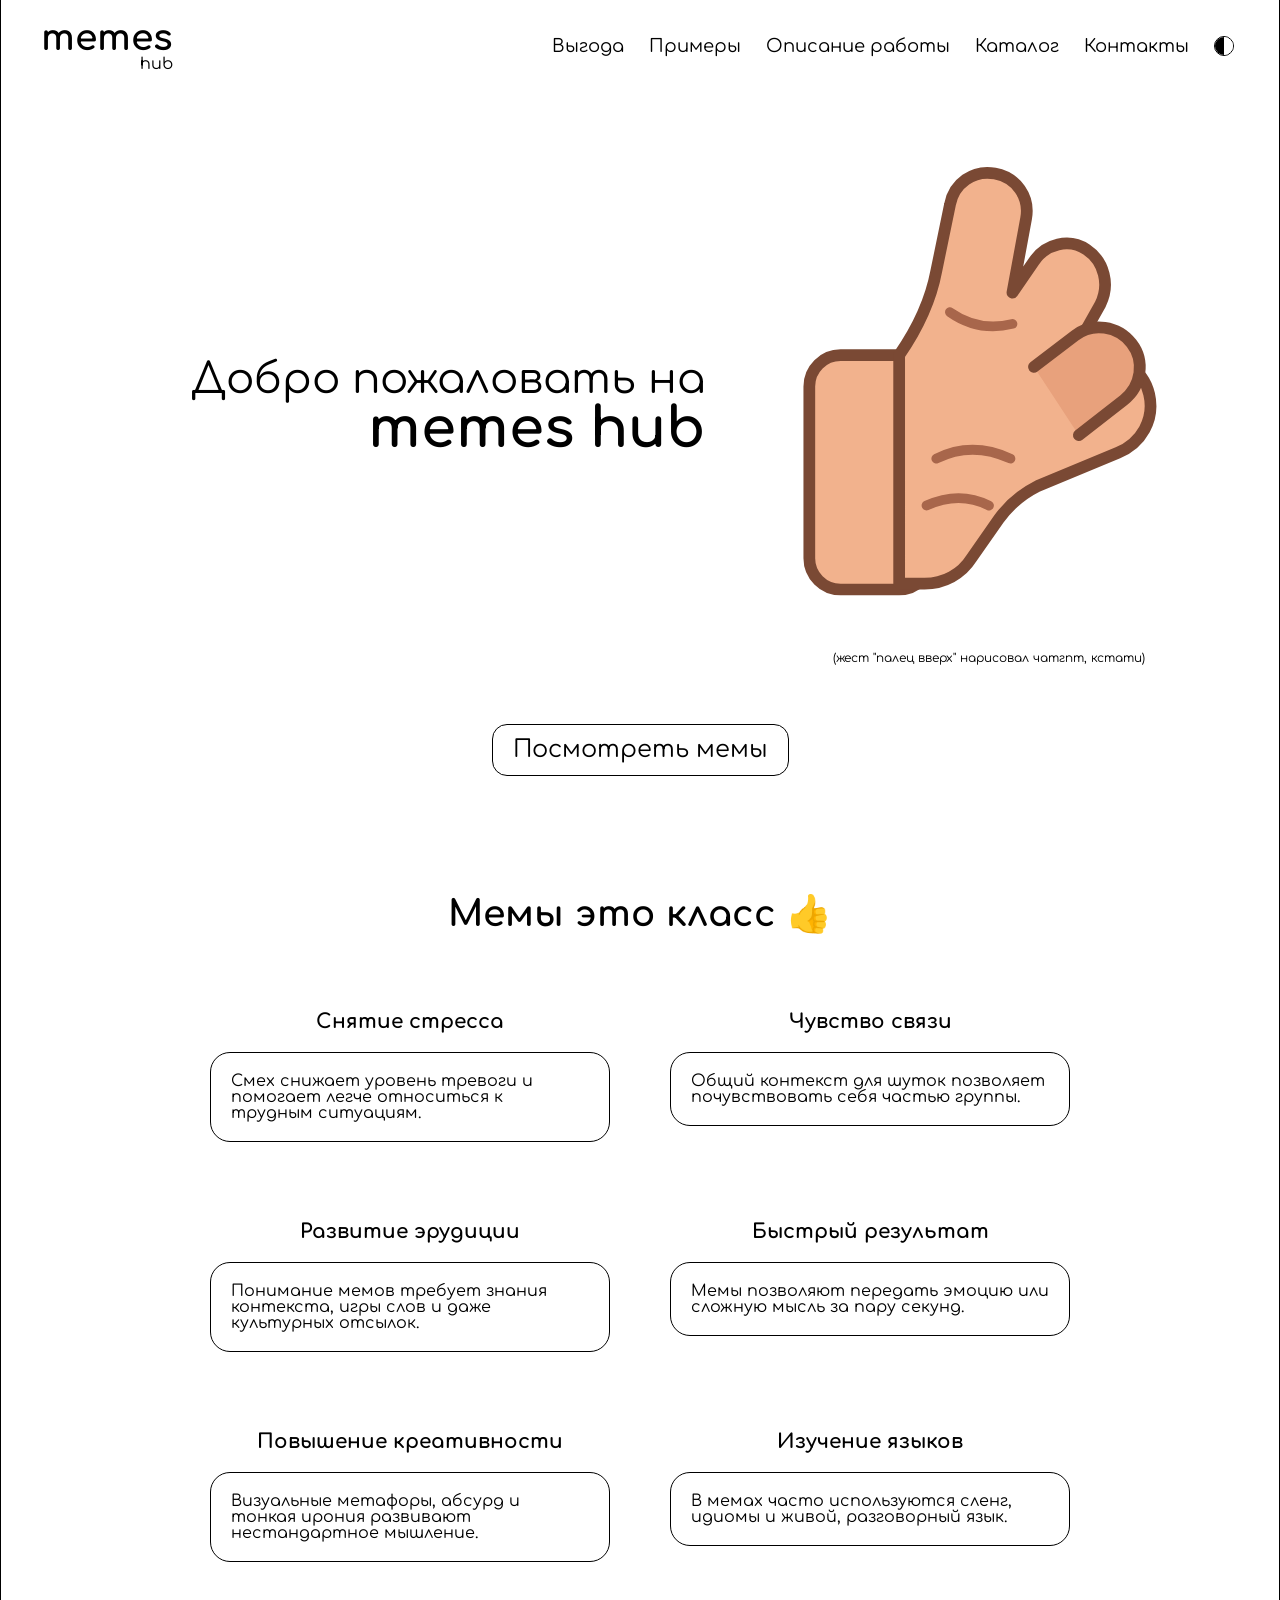
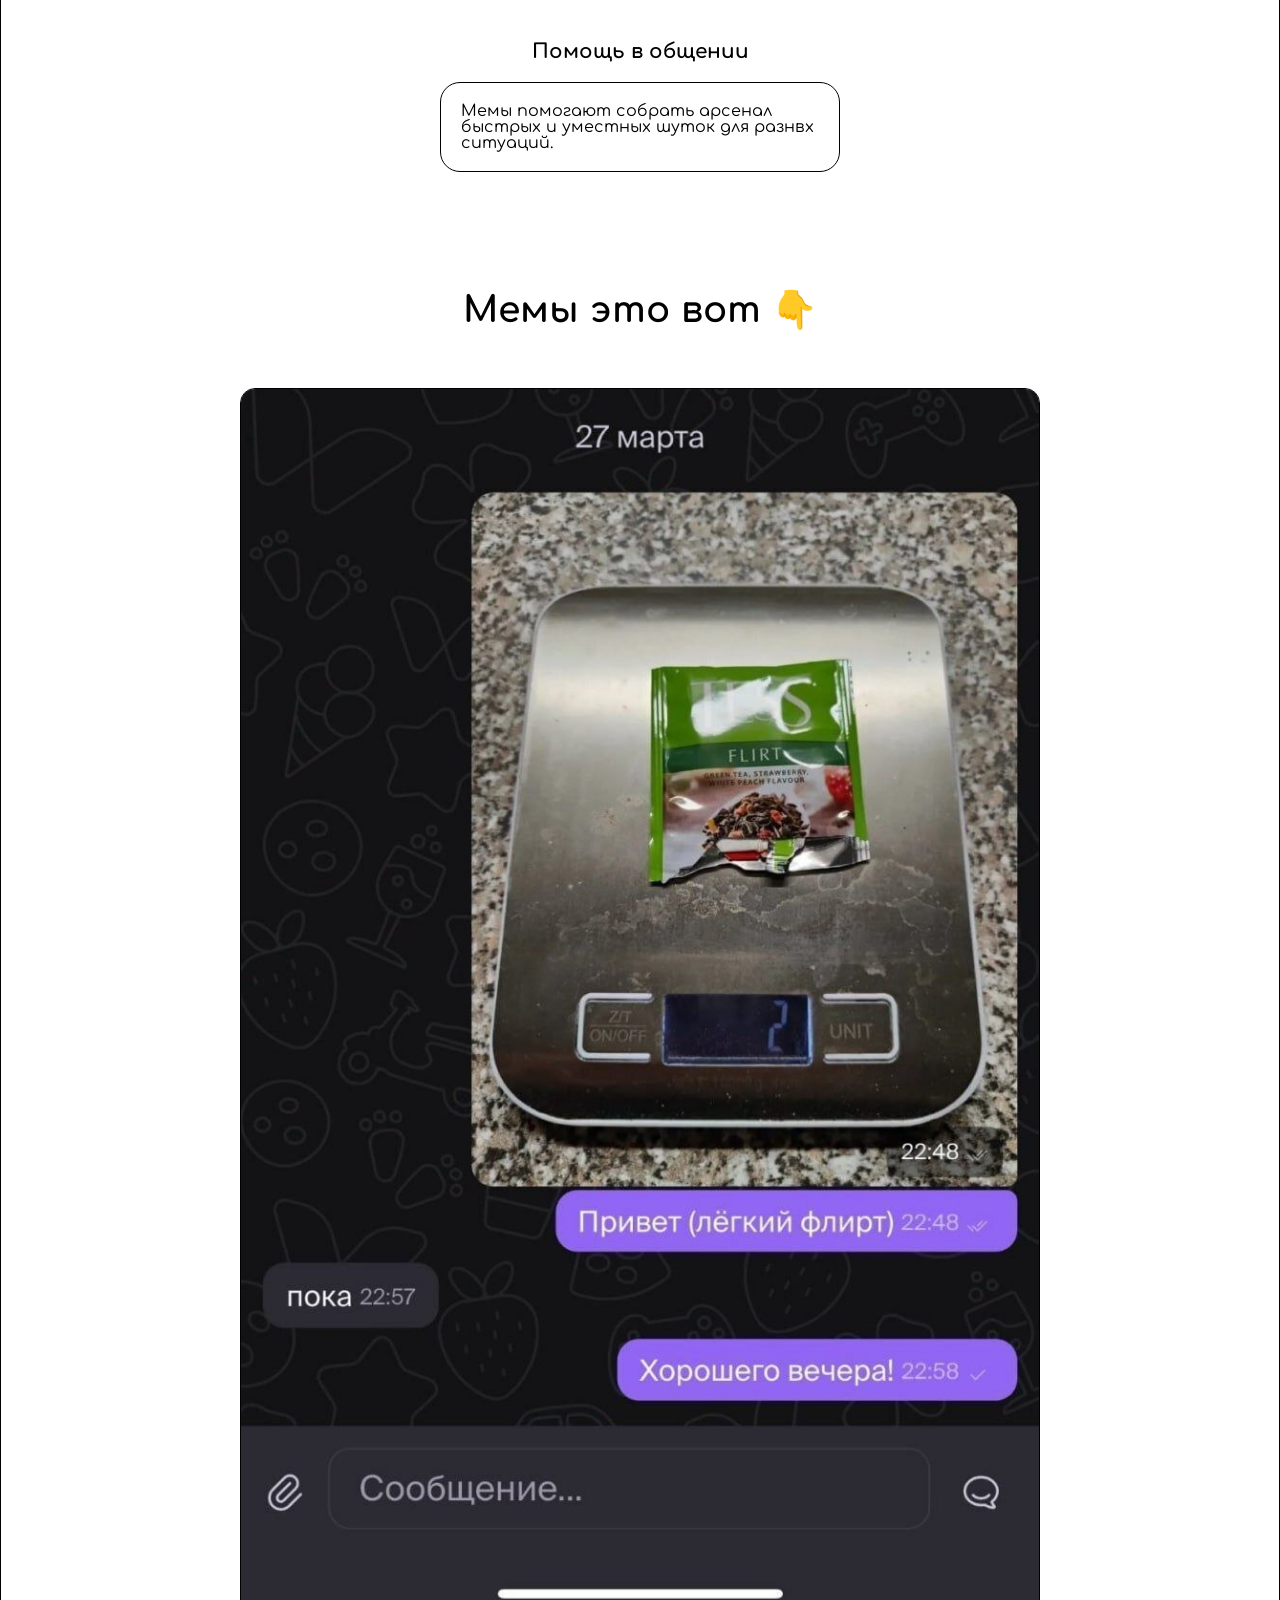
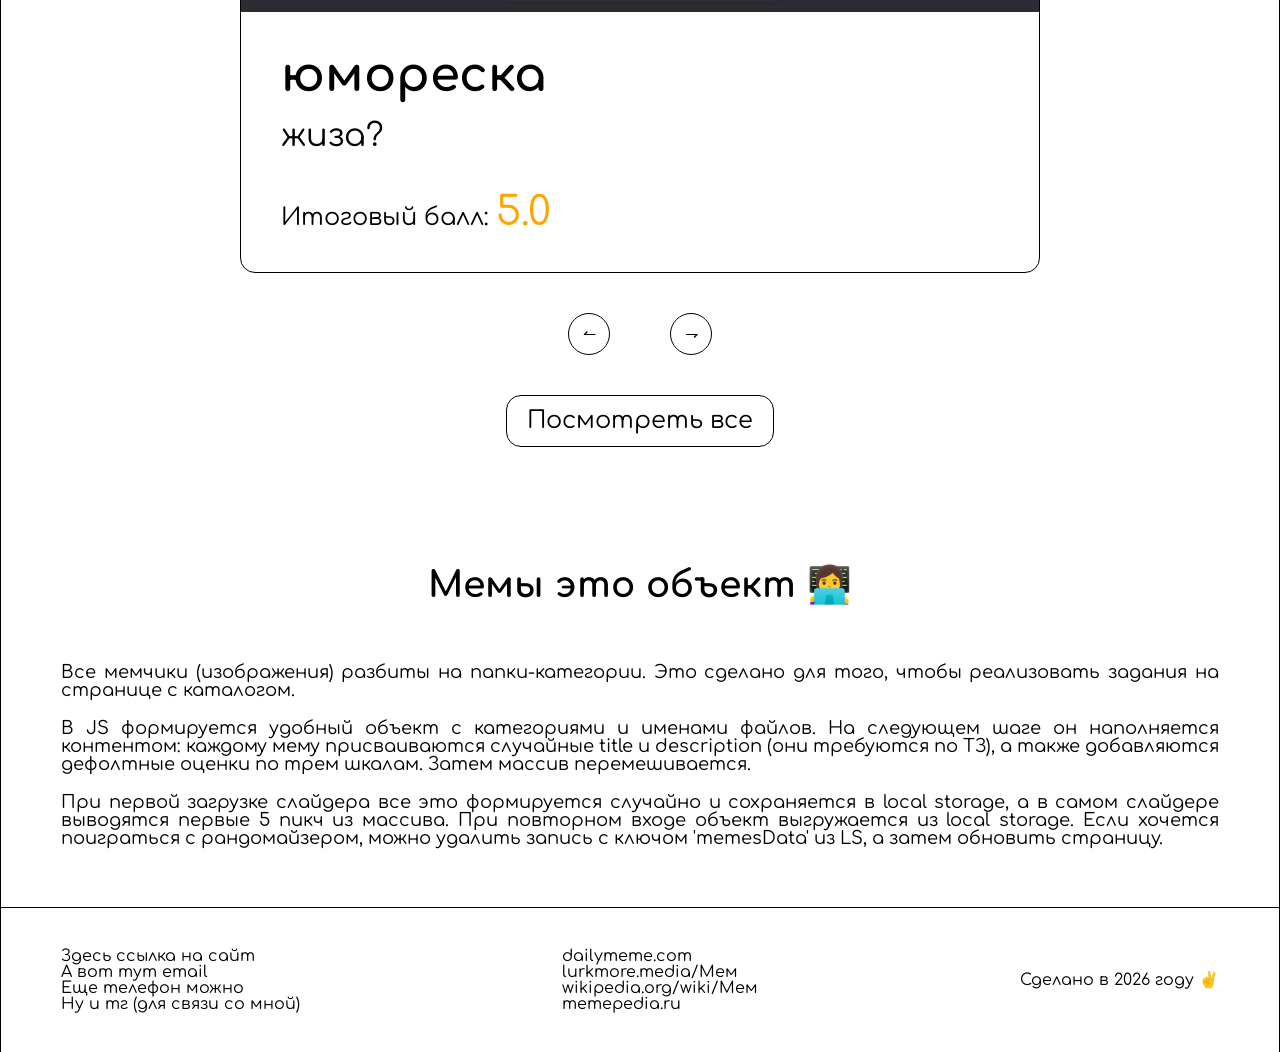
==== commit fc935aea: "feat: add burger menu" ====
--- a/index.html
+++ b/index.html
@@ -28,6 +28,12 @@
 				<span class="logo_smallart">hub</span>
 			</a>
 			<div class="header__rightside">
+				<input type="checkbox" id="burger_toggle" class="burger_toggle" hidden>
+				<label for="burger_toggle" class="burger_btn" aria-label="Открыть меню">
+					<span class="burger_btn_line"></span>
+					<span class="burger_btn_line"></span>
+					<span class="burger_btn_line"></span>
+				</label>
 				<nav class="nav">
 					<ul class="nav__list">
 						<li class="nav__item"><a href="#whynot" class="nav__link">Выгода</a></li>
--- a/style/colors.css
+++ b/style/colors.css
@@ -4,6 +4,7 @@
 	--text-color: black;
 	--link-hover-color: rgb(221, 67, 67);
 	--btn-hover-color: rgb(245, 152, 152);
+	--bg-color: #fff;
 }
 
 .dark-theme {
@@ -12,6 +13,7 @@
 	--text-color: white;
 	--link-hover-color: rgb(0, 119, 255);
 	--btn-hover-color: rgb(0, 119, 255);
+	--bg-color: black;
 
 	.theme_btn {
 		transform: rotate(180deg);
--- a/style/header.css
+++ b/style/header.css
@@ -84,10 +84,105 @@
 		background-color: var(--link-hover-color);
 		cursor: pointer;
 	}
+
+	.burger_btn {
+		cursor: pointer;
+	}
+
+	.burger_btn:hover .burger_btn_line {
+		background-color: var(--link-hover-color);
+	}
 }
 
-@media (max-width: 1090px) {
+@media (max-width: 990px) {
+	.nav__link {
+		font-size: 12px;
+	}
+}
+
+.burger_toggle,
+.burger_btn {
+	display: none;
+}
+
+html.menu-open,
+body.menu-open {
+	overflow: hidden;
+}
+
+@media (max-width: 768px) {
+	.burger_btn {
+		display: flex;
+		justify-content: center;
+		align-items: center;
+		flex-direction: column;
+		gap: 5px;
+		width: 44px;
+		height: 44px;
+		padding: 5px;
+		border-radius: 50%;
+	}
+
+	.burger_btn_line {
+		display: block;
+		width: 22px;
+		height: 2px;
+		border-radius: 2px;
+		background-color: var(--text-color);
+		transition: .3s ease;
+	}
+
+	#burger_toggle:checked ~ .burger_btn span:nth-child(1) {
+		transform: translateY(7px) rotate(45deg);
+	}
+
+	#burger_toggle:checked ~ .burger_btn span:nth-child(2) {
+		opacity: 0;
+	}
+
+	#burger_toggle:checked ~ .burger_btn span:nth-child(3) {
+		transform: translateY(-7px) rotate(-45deg);
+	}
+
 	.nav {
-		display: none;
+		position: fixed;
+		top: var(--header-height, 90px);
+		left: 0;
+		right: 0;
+		bottom: 0;
+		background-color: var(--bg-color);
+		border-top: 1px solid var(--border-color);
+		overflow-y: auto;
+		overscroll-behavior: contain;
+		transform: translateX(100%);
+		visibility: hidden;
+		pointer-events: none;
+		transition: transform .4s ease, visibility 0s .4s;
+		z-index: 40;
+	}
+
+	#burger_toggle:checked ~ .nav {
+		transform: translateX(0);
+		visibility: visible;
+		pointer-events: auto;
+		transition: transform .4s ease;
+	}
+
+	.nav__list {
+		flex-direction: column;
+		align-items: stretch;
+		width: 100%;
+		padding-top: 20px;
+	}
+
+	.nav__item {
+		width: 100%;
+	}
+
+	.nav__link {
+		display: block;
+		padding: 25px 20px;
+		font-size: 24px;
+		border-bottom: 1px solid var(--border-color);
 	}
 }
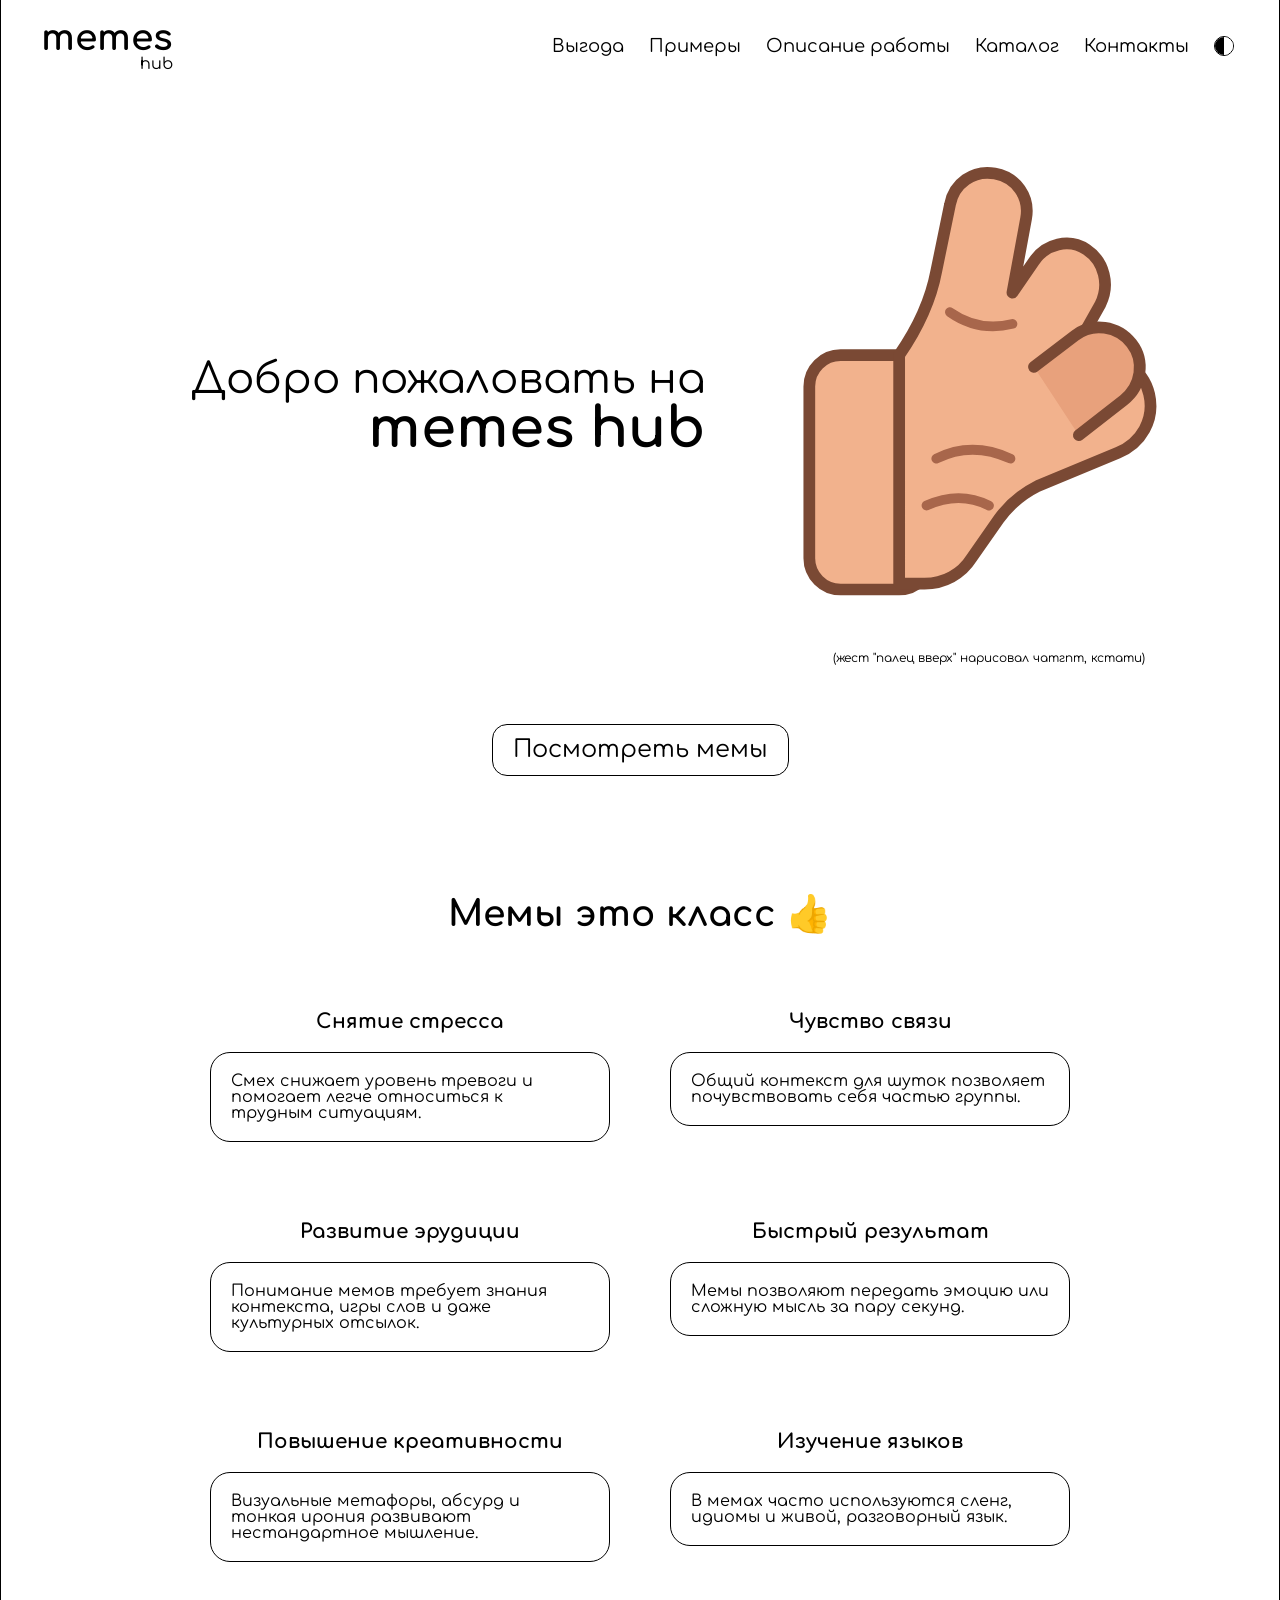
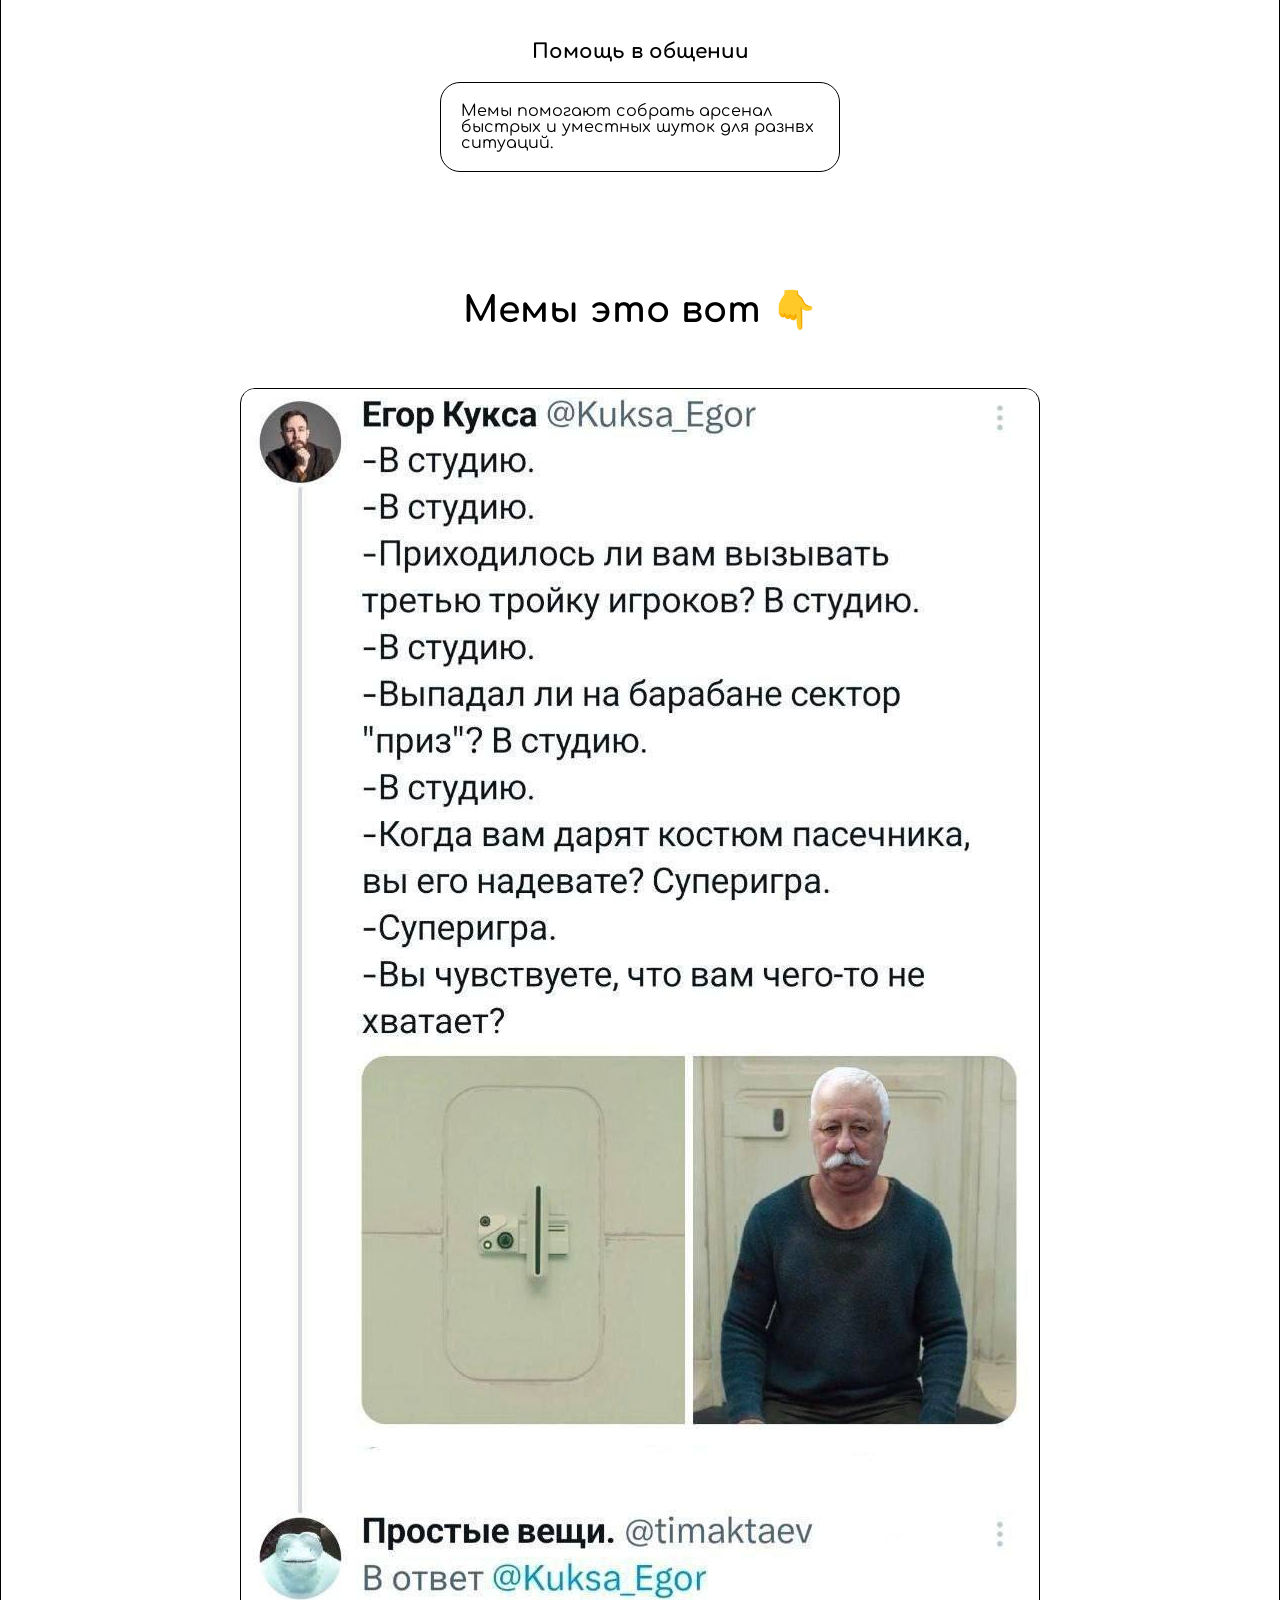
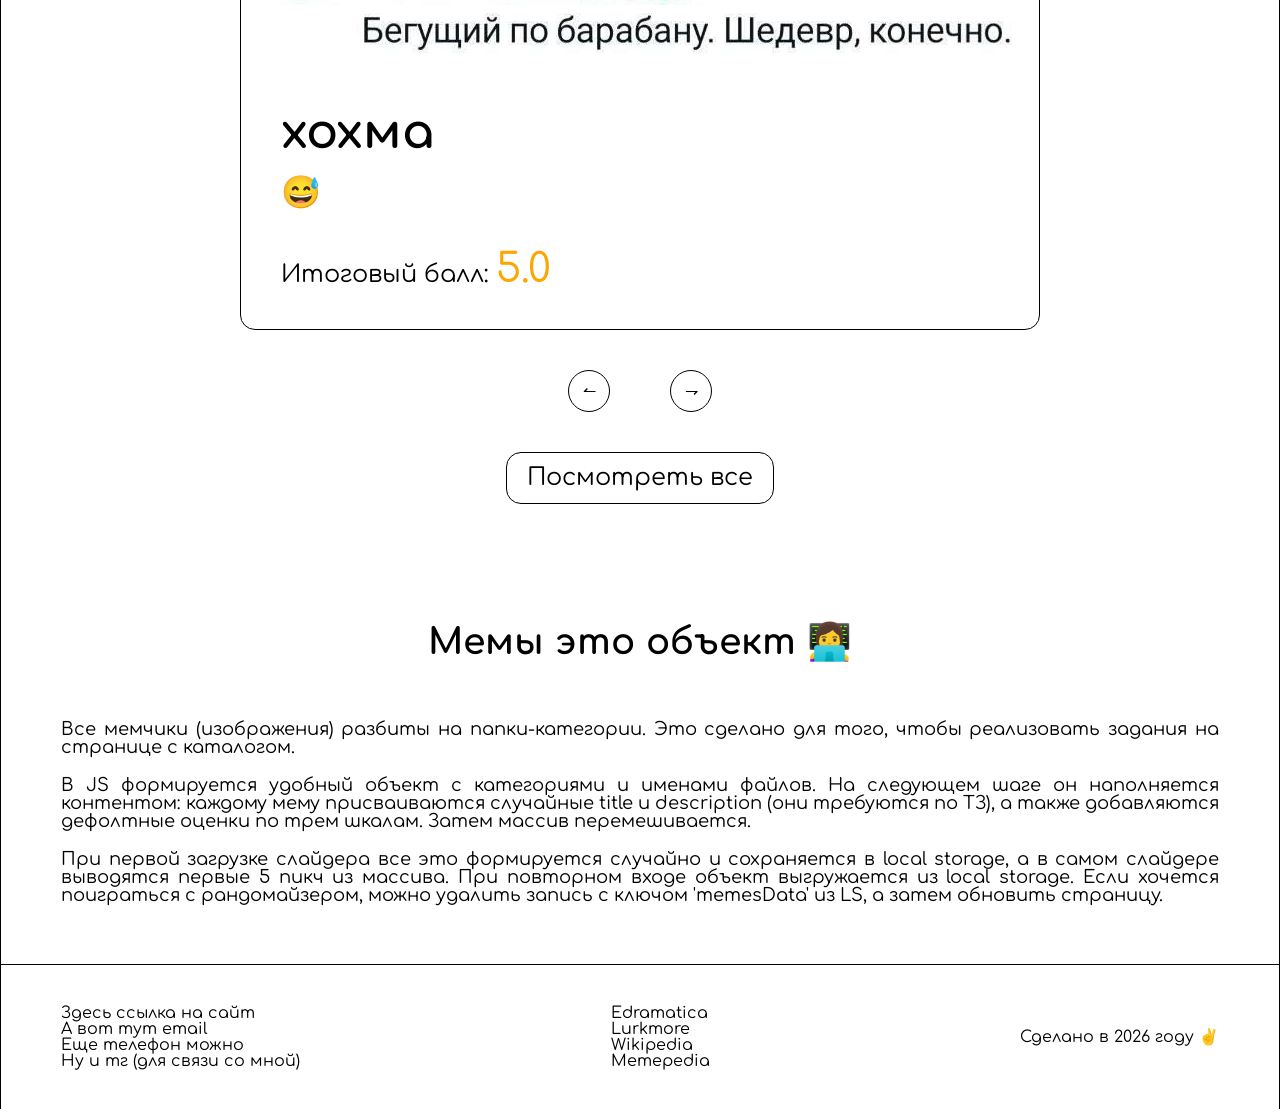
==== commit 2d86938b: "feat: add hover to cards" ====
--- a/index.html
+++ b/index.html
@@ -29,7 +29,7 @@
 			</a>
 			<div class="header__rightside">
 				<input type="checkbox" id="burger_toggle" class="burger_toggle" hidden>
-				<label for="burger_toggle" class="burger_btn" aria-label="Открыть меню">
+				<label for="burger_toggle" class="burger_btn">
 					<span class="burger_btn_line"></span>
 					<span class="burger_btn_line"></span>
 					<span class="burger_btn_line"></span>
@@ -172,14 +172,14 @@
 						связи со мной)</a></li>
 			</ul>
 			<ul class="links">
-				<li class="links_item"><a href="https://youtu.be/dQw4w9WgXcQ?si=4YOeukV0icNq5MEa" class="links_link"
-						target="_blank">dailymeme.com</a></li>
-				<li class="links_item"><a href="https://youtu.be/dQw4w9WgXcQ?si=4YOeukV0icNq5MEa" class="links_link"
-						target="_blank">lurkmore.media/Мем</a></li>
-				<li class="links_item"><a href="https://youtu.be/dQw4w9WgXcQ?si=4YOeukV0icNq5MEa" class="links_link"
-						target="_blank">wikipedia.org/wiki/Мем</a></li>
-				<li class="links_item"><a href="https://youtu.be/dQw4w9WgXcQ?si=4YOeukV0icNq5MEa" class="links_link"
-						target="_blank">memepedia.ru</a></li>
+				<li class="links_item"><a href="https://edramatica.com/Main_Page" class="links_link"
+						target="_blank">Edramatica</a></li>
+				<li class="links_item"><a href="hhttps://lurkmore.media/%D0%9C%D0%B5%D0%BC" class="links_link"
+						target="_blank">Lurkmore</a></li>
+				<li class="links_item"><a href="https://ru.wikipedia.org/wiki/%D0%98%D0%BD%D1%82%D0%B5%D1%80%D0%BD%D0%B5%D1%82-%D0%BC%D0%B5%D0%BC" class="links_link"
+						target="_blank">Wikipedia</a></li>
+				<li class="links_item"><a href="https://memepedia.ru/" class="links_link"
+						target="_blank">Memepedia</a></li>
 			</ul>
 			<div class="footer__extra">
 				<p class="footer__text">Сделано в 2026 году ✌️</p>
--- a/style/header.css
+++ b/style/header.css
@@ -111,6 +111,10 @@
 }
 
 @media (max-width: 768px) {
+	.header__rightside {
+		flex-direction: row-reverse;
+	}
+
 	.burger_btn {
 		display: flex;
 		justify-content: center;
--- a/style/main/slider.css
+++ b/style/main/slider.css
@@ -128,6 +128,16 @@
 		background-color: var(--link-hover-color);
 		border: 1px solid var(--link-hover-color);
 	}
+
+	.slider__card_wrapper {
+		transition: box-shadow .2s ease, border .2s ease;
+	}
+
+	.slider__card_wrapper:hover {
+		cursor: pointer;
+		box-shadow: inset 0 0 20px var(--link-hover-color);
+		border: 1px solid var(--link-hover-color);
+	}
 }
 
 @media (max-width: 720px) {
--- a/style/footer.css
+++ b/style/footer.css
@@ -4,6 +4,7 @@
 	padding: 40px 60px;
 	border-top: 1px solid var(--border-color);
 	align-items: center;
+	gap: 10px;
 }
 
 .footer__extra {
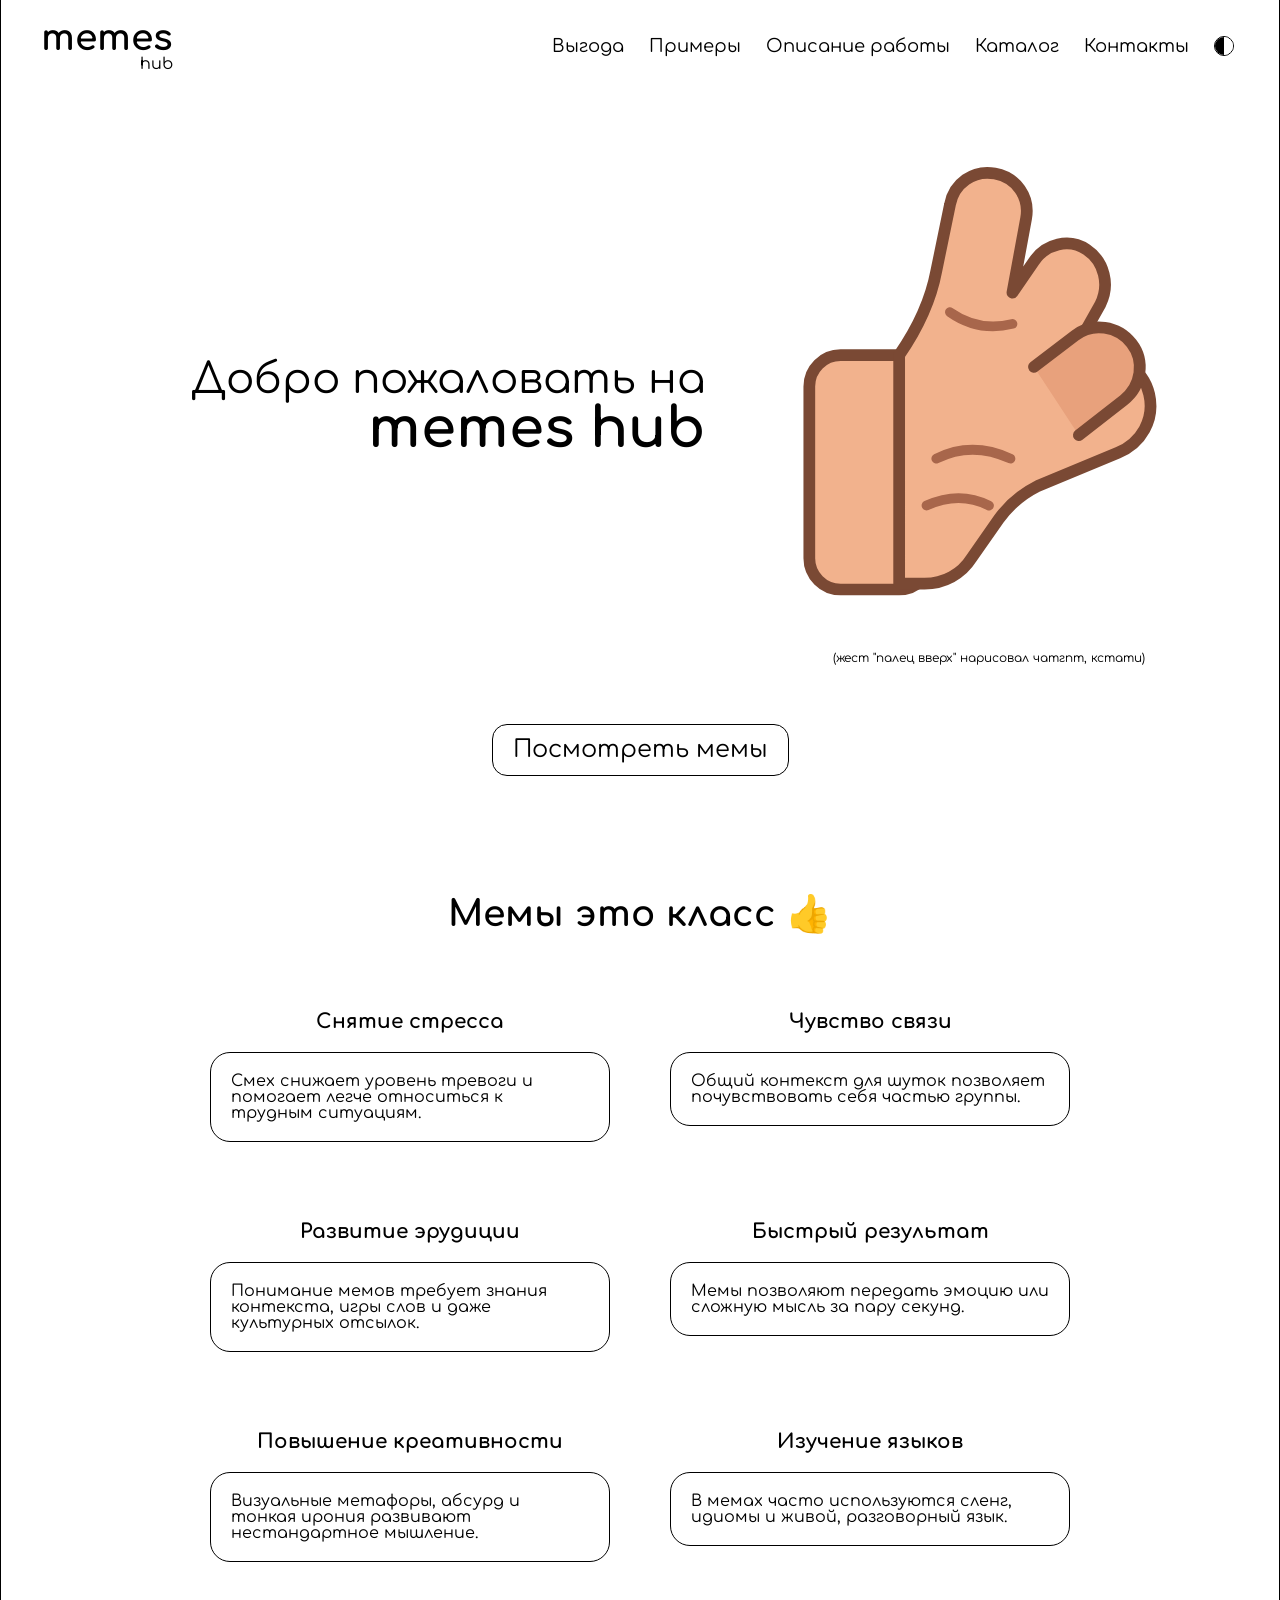
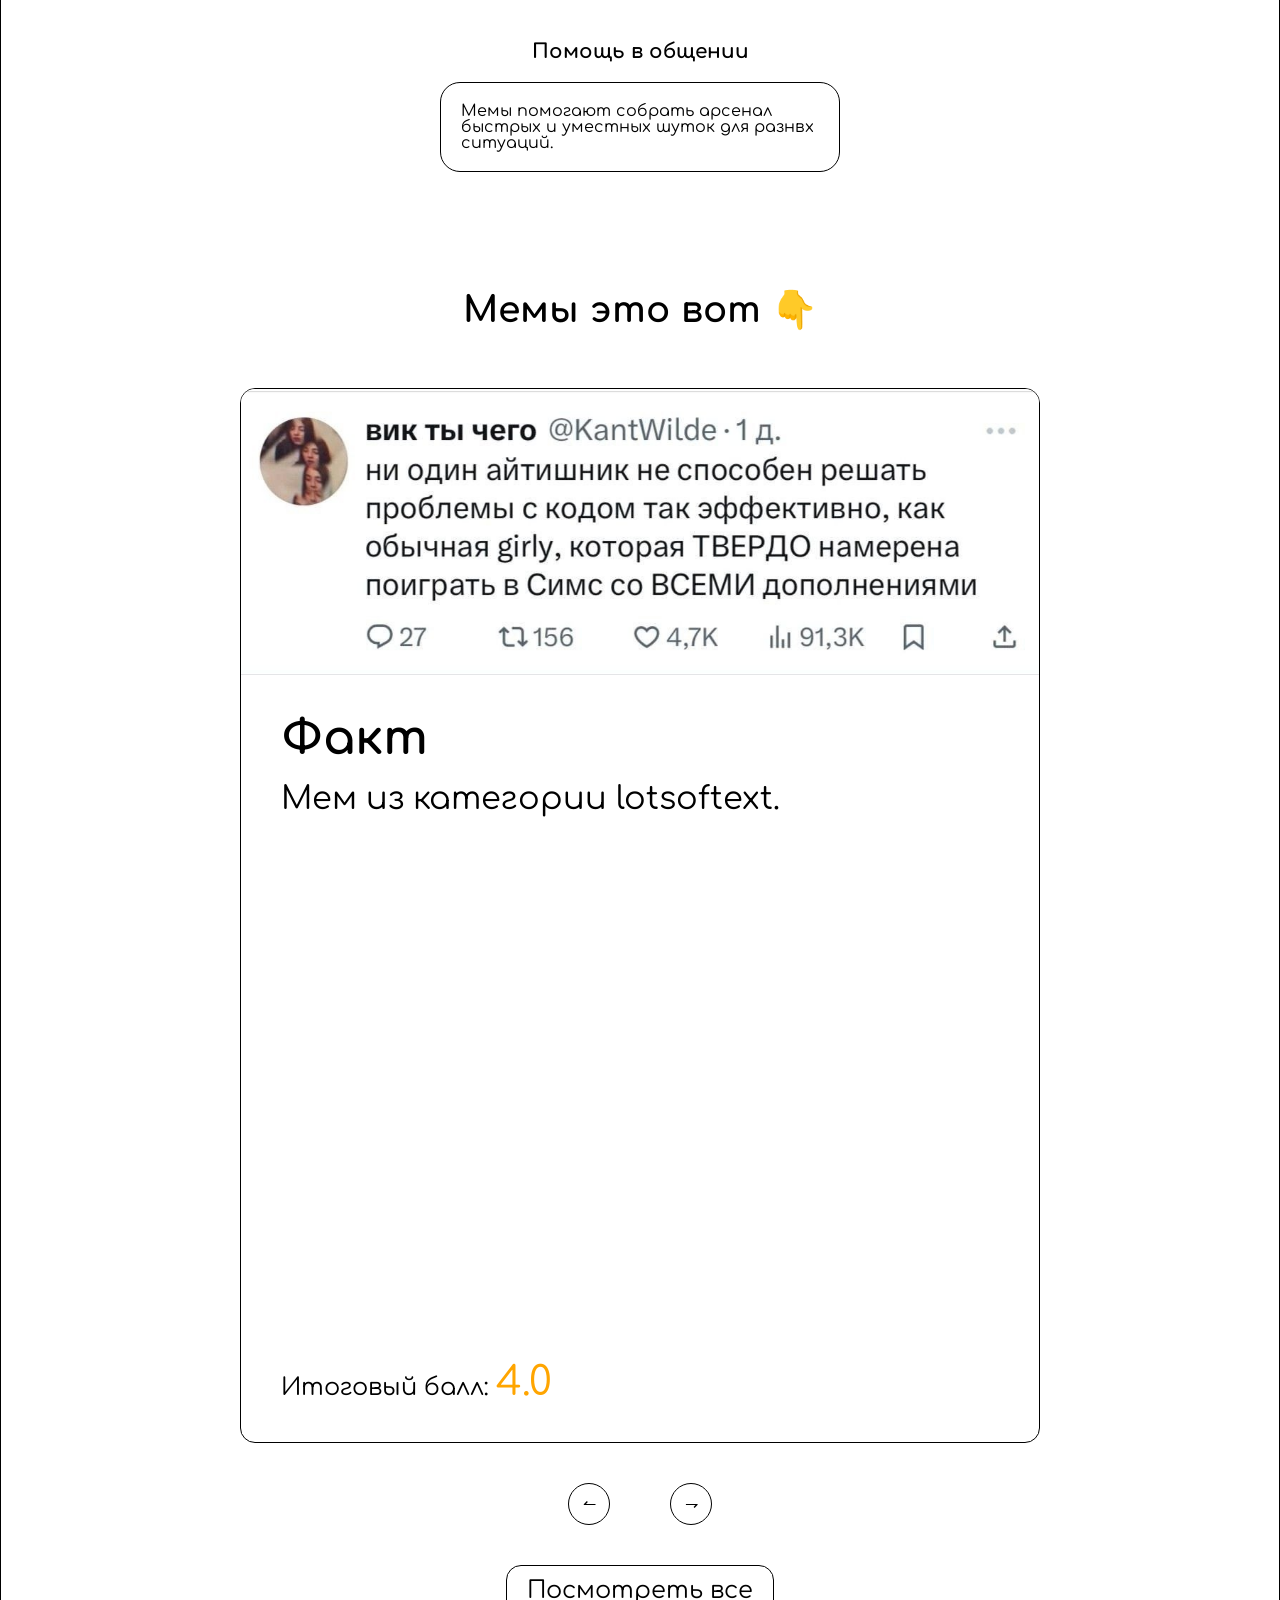
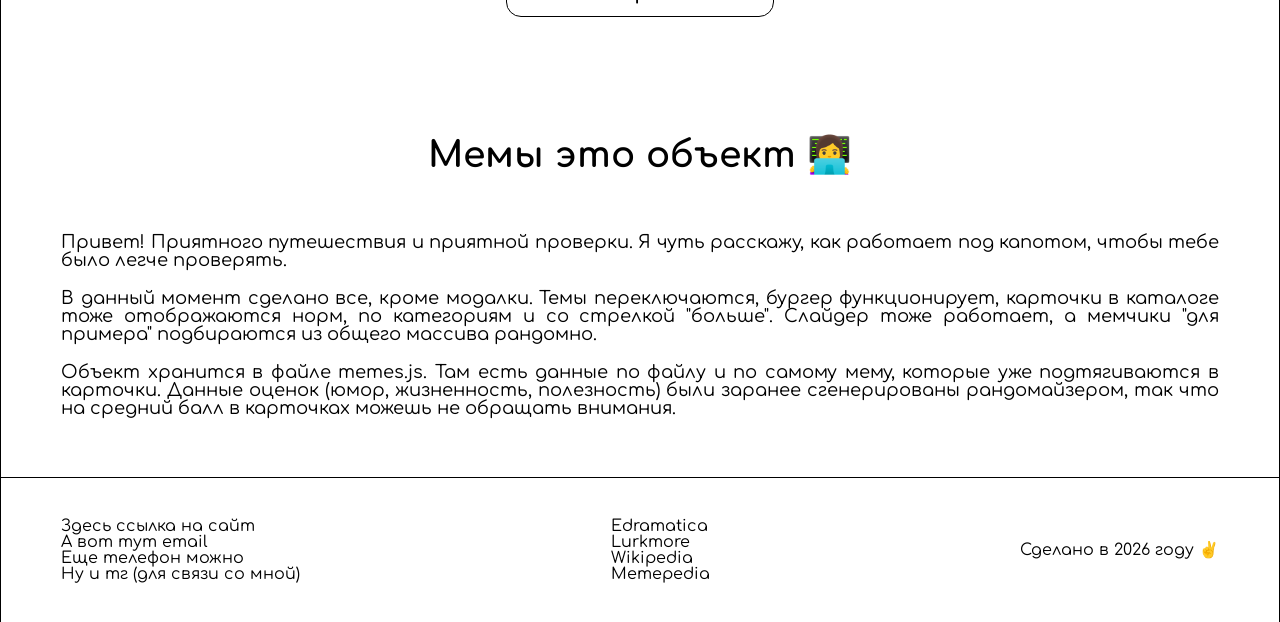
==== commit 16ab88a3: "feat: add memes info to cards" ====
--- a/index.html
+++ b/index.html
@@ -149,16 +149,9 @@
 			<section class="info" id="info">
 				<h2 class="info__title">Мемы это объект 👩‍💻</h2>
 				<div class="info__texts">
-					<p class="info__text">Все мемчики (изображения) разбиты на папки-категории. Это сделано для того, чтобы
-						реализовать задания на странице с каталогом.</p>
-					<p class="info__text">В JS формируется удобный объект с категориями и именами файлов. На следующем шаге он
-						наполняется контентом: каждому мему присваиваются случайные title и description (они требуются по ТЗ), а
-						также добавляются дефолтные оценки по трем шкалам. Затем массив перемешивается.</p>
-					<p class="info__text">При первой загрузке слайдера все это формируется случайно и сохраняется в local storage,
-						а в самом слайдере выводятся первые 5 пикч из массива. При повторном входе объект выгружается из local
-						storage. Если хочется поиграться с рандомайзером, можно удалить запись с ключом 'memesData' из LS, а затем
-						обновить страницу.
-					</p>
+					<p class="info__text">Привет! Приятного путешествия и приятной проверки. Я чуть расскажу, как работает под капотом, чтобы тебе было легче проверять.</p>
+					<p class="info__text">В данный момент сделано все, кроме модалки. Темы переключаются, бургер функционирует, карточки в каталоге тоже отображаются норм, по категориям и со стрелкой "больше". Слайдер тоже работает, а мемчики "для примера" подбираются из общего массива рандомно.</p>
+					<p class="info__text">Объект хранится в файле memes.js. Там есть данные по файлу и по самому мему, которые уже подтягиваются в карточки. Данные оценок (юмор, жизненность, полезность) были заранее сгенерированы рандомайзером, так что на средний балл в карточках можешь не обращать внимания.</p>
 				</div>
 			</section>
 		</main>
--- a/style/main/slider.css
+++ b/style/main/slider.css
@@ -71,7 +71,7 @@
 }
 
 .slider__card__img {
-	max-width: 100%;
+	width: 100%;
 }
 
 .slider__card__info_wrapper {
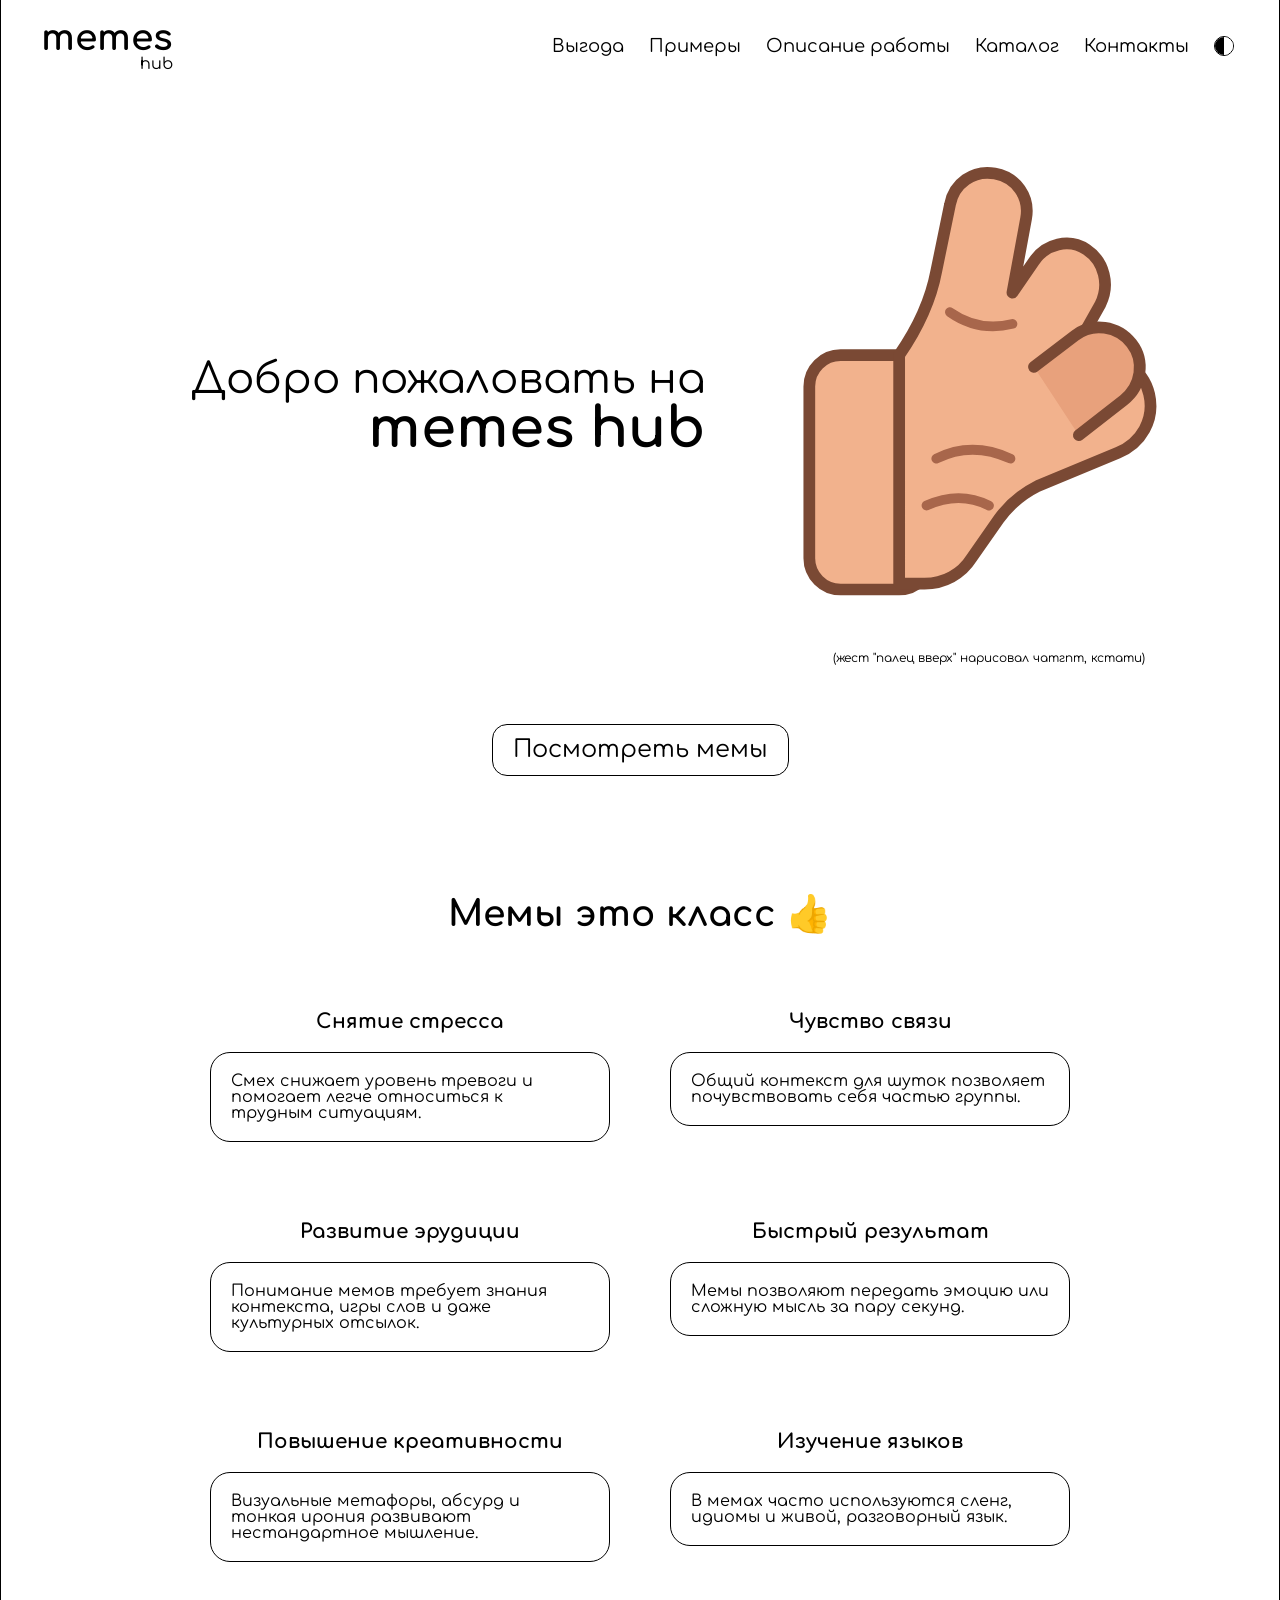
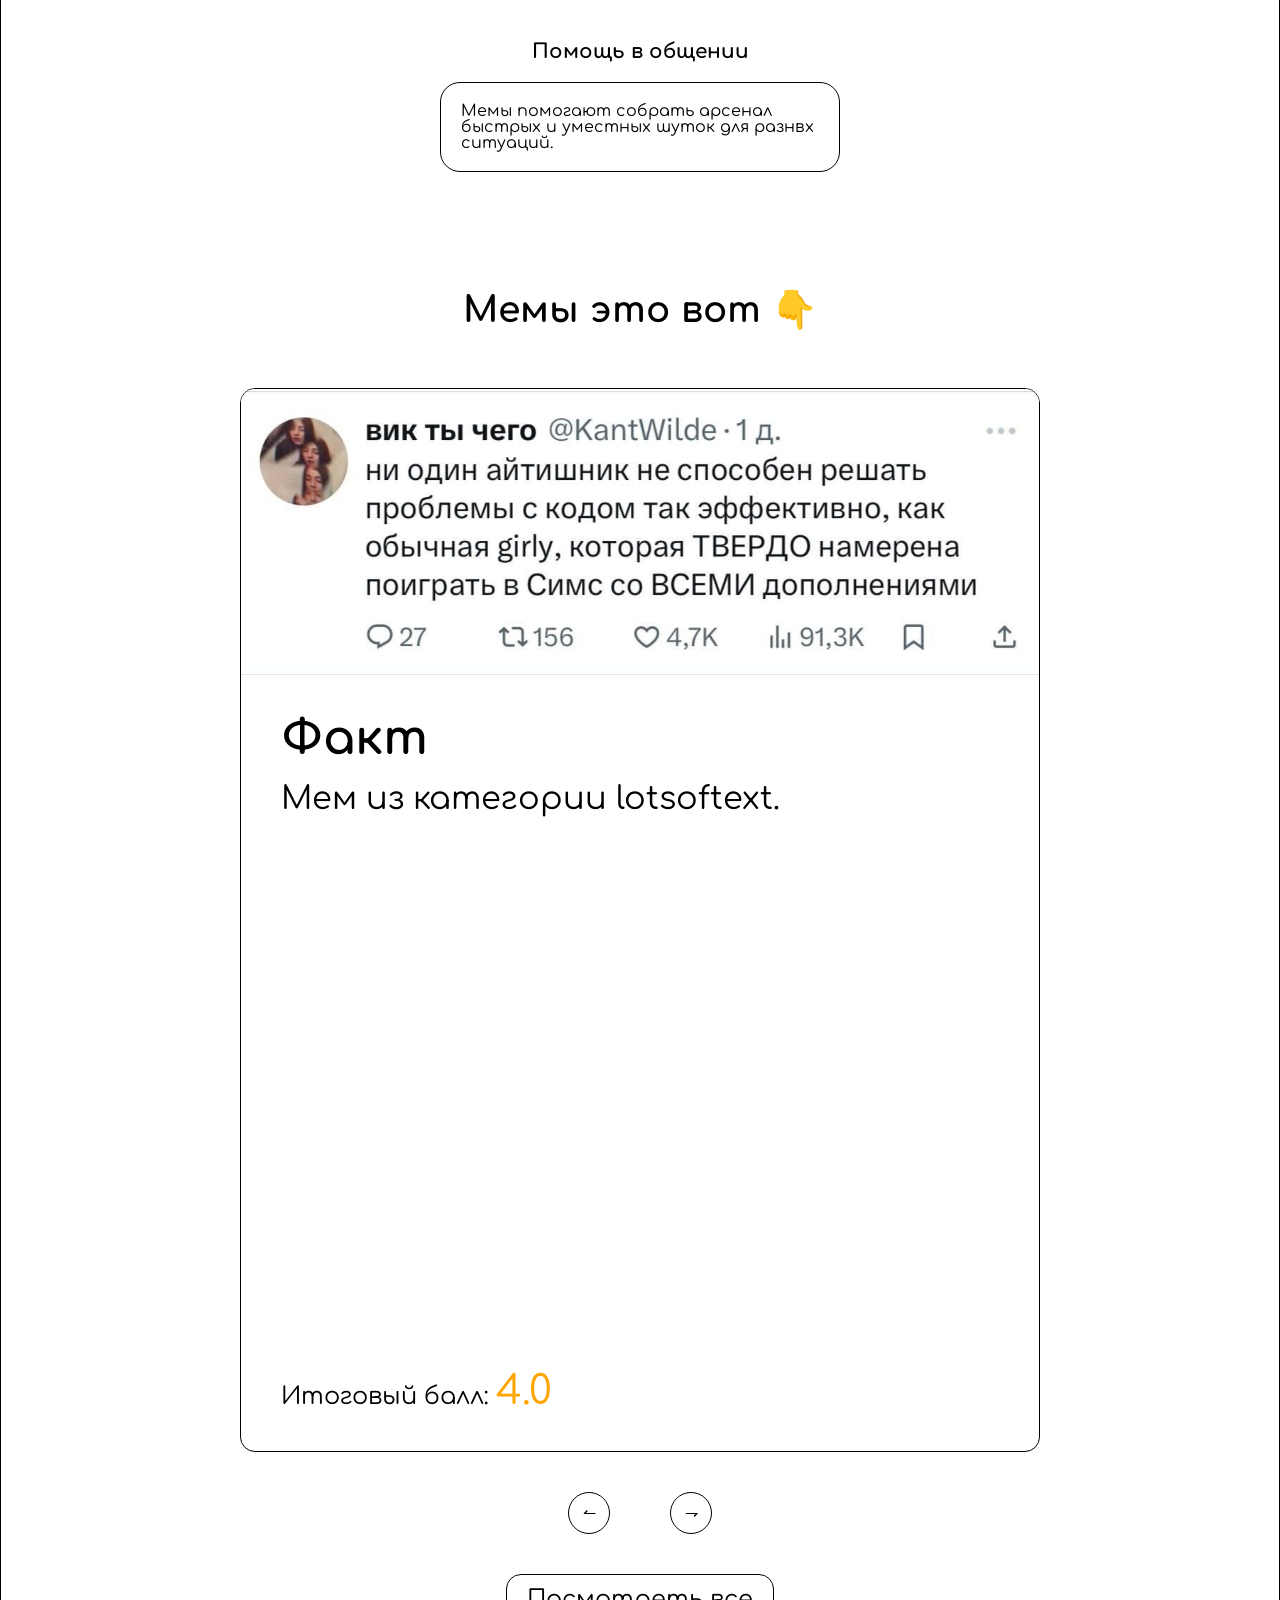
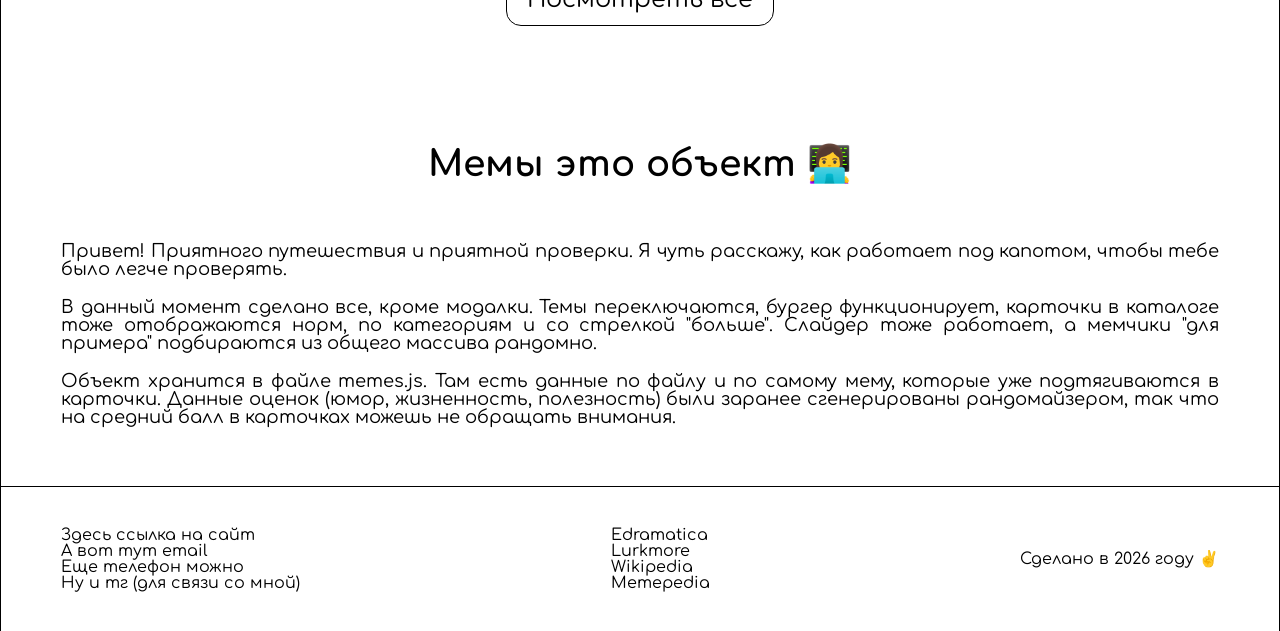
==== commit 88b0aed1: "feat: add modal" ====
--- a/index.html
+++ b/index.html
@@ -18,6 +18,7 @@
 	<link rel="stylesheet" href="./style/main/slider.css">
 	<link rel="stylesheet" href="./style/main/info.css">
 	<link rel="stylesheet" href="./style/footer.css">
+	<link rel="stylesheet" href="./style/modal.css">
 </head>
 
 <body class="body">
@@ -149,9 +150,14 @@
 			<section class="info" id="info">
 				<h2 class="info__title">Мемы это объект 👩‍💻</h2>
 				<div class="info__texts">
-					<p class="info__text">Привет! Приятного путешествия и приятной проверки. Я чуть расскажу, как работает под капотом, чтобы тебе было легче проверять.</p>
-					<p class="info__text">В данный момент сделано все, кроме модалки. Темы переключаются, бургер функционирует, карточки в каталоге тоже отображаются норм, по категориям и со стрелкой "больше". Слайдер тоже работает, а мемчики "для примера" подбираются из общего массива рандомно.</p>
-					<p class="info__text">Объект хранится в файле memes.js. Там есть данные по файлу и по самому мему, которые уже подтягиваются в карточки. Данные оценок (юмор, жизненность, полезность) были заранее сгенерированы рандомайзером, так что на средний балл в карточках можешь не обращать внимания.</p>
+					<p class="info__text">Привет! Приятного путешествия и приятной проверки. Я чуть расскажу, как работает под
+						капотом, чтобы тебе было легче проверять.</p>
+					<p class="info__text">В данный момент сделано все, кроме модалки. Темы переключаются, бургер функционирует,
+						карточки в каталоге тоже отображаются норм, по категориям и со стрелкой "больше". Слайдер тоже работает, а
+						мемчики "для примера" подбираются из общего массива рандомно.</p>
+					<p class="info__text">Объект хранится в файле memes.js. Там есть данные по файлу и по самому мему, которые уже
+						подтягиваются в карточки. Данные оценок (юмор, жизненность, полезность) были заранее сгенерированы
+						рандомайзером, так что на средний балл в карточках можешь не обращать внимания.</p>
 				</div>
 			</section>
 		</main>
@@ -169,15 +175,64 @@
 						target="_blank">Edramatica</a></li>
 				<li class="links_item"><a href="hhttps://lurkmore.media/%D0%9C%D0%B5%D0%BC" class="links_link"
 						target="_blank">Lurkmore</a></li>
-				<li class="links_item"><a href="https://ru.wikipedia.org/wiki/%D0%98%D0%BD%D1%82%D0%B5%D1%80%D0%BD%D0%B5%D1%82-%D0%BC%D0%B5%D0%BC" class="links_link"
-						target="_blank">Wikipedia</a></li>
-				<li class="links_item"><a href="https://memepedia.ru/" class="links_link"
-						target="_blank">Memepedia</a></li>
+				<li class="links_item"><a
+						href="https://ru.wikipedia.org/wiki/%D0%98%D0%BD%D1%82%D0%B5%D1%80%D0%BD%D0%B5%D1%82-%D0%BC%D0%B5%D0%BC"
+						class="links_link" target="_blank">Wikipedia</a></li>
+				<li class="links_item"><a href="https://memepedia.ru/" class="links_link" target="_blank">Memepedia</a></li>
 			</ul>
 			<div class="footer__extra">
 				<p class="footer__text">Сделано в 2026 году ✌️</p>
 			</div>
 		</footer>
+	</div>
+	<div class="modal">
+		<div class="modal__wrapper">
+			<div class="modal__img_wrapper">
+				<img src="./image/memes/chat/7.jpg" alt="meme image" class="modal__img">
+			</div>
+			<div class="modal__info_wrapper">
+				<div class="modal__info_title">Мем номер 666</div>
+				<div class="modal__info_description">Мем из какой-то категории</div>
+				<div class="modal__info_humor__wrapper modal__info_nums__wrapper">
+					<div class="modal__info_humor_title__wrapper modal__info_nums__title__wrapper">
+						<span class="modal__info_nums__title_text">Юмор</span>
+						<span class="modal__info_nums__title_num modal__info_humor__num green-score">7</span>
+					</div>
+					<div class="modal__info_nums__input__wrapper">
+						<input class="modal__info_humor_input modal__info_nums__input" type="range" min="0" max="10" value="5"
+							step="1">
+					</div>
+				</div>
+				<div class="modal__info_relatability__wrapper modal__info_nums__wrapper">
+					<div class="modal__info_relatability_title__wrapper modal__info_nums__title__wrapper">
+						<span class="modal__info_nums__title_text">Жизненность</span>
+						<span class="modal__info_nums__title_num modal__info_relatability__num green-score">7</span>
+					</div>
+					<div class="modal__info_nums__input__wrapper">
+						<input class="modal__info_relatability_input modal__info_nums__input" type="range" min="0" max="10" value="5"
+							step="1">
+					</div>
+				</div>
+				<div class="modal__info_impact__wrapper modal__info_nums__wrapper">
+					<div class="modal__info_impact_title__wrapper modal__info_nums__title__wrapper">
+						<span class="modal__info_nums__title_text">Полезность</span>
+						<span class="modal__info_nums__title_num modal__info_impact__num green-score">7</span>
+					</div>
+					<div class="modal__info_nums__input__wrapper">
+						<input class="modal__info_impact_input modal__info_nums__input" type="range" min="0" max="10" value="5"
+							step="1">
+					</div>
+				</div>
+				<div class="modal__info_scores__wrapper">
+					<span class="modal__info_scores__text">Средний балл:</span>
+					<span class="modal__info_scores__num orange-score">4.6</span>
+				</div>
+			</div>
+			<div class="modal__close">
+				<span class="modal__close_line_one modal__close_line"></span>
+				<span class="modal__close_line_two modal__close_line"></span>
+			</div>
+		</div>
 	</div>
 	<script type="module" src="./script/main.js"></script>
 </body>
--- a/style/colors.css
+++ b/style/colors.css
@@ -5,6 +5,7 @@
 	--link-hover-color: rgb(221, 67, 67);
 	--btn-hover-color: rgb(245, 152, 152);
 	--bg-color: #fff;
+	--bg-color-noisy: #000000cc;
 }
 
 .dark-theme {
@@ -14,6 +15,7 @@
 	--link-hover-color: rgb(0, 119, 255);
 	--btn-hover-color: rgb(0, 119, 255);
 	--bg-color: black;
+	--bg-color-noisy: #ffffffcc;
 
 	.theme_btn {
 		transform: rotate(180deg);
--- a/style/modal.css
+++ b/style/modal.css
@@ -0,0 +1,169 @@
+.body {
+	position: relative;
+}
+
+.body.modal-open {
+	overflow: hidden;
+}
+
+.modal {
+	display: none;
+}
+
+.body.modal-open .modal {
+	display: flex;
+}
+
+.modal {
+	position: fixed;
+	left: 0;
+	right: 0;
+	top: 0;
+	height: 100vh;
+	background-color: #000000cc;
+	z-index: 2;
+	align-items: center;
+	justify-content: center;
+	padding: 60px;
+}
+
+.modal__wrapper {
+	max-width: 1200px;
+	border-radius: 15px;
+	border: 1px solid var(--border-color);
+	background-color: var(--bg-color);
+	display: flex;
+	position: relative;
+}
+
+.modal__img_wrapper,
+.modal__info_wrapper {
+	max-width: 50%;
+	padding: 60px;
+}
+
+.modal__img_wrapper {
+	border-right: 1px solid var(--border-color);
+	display: flex;
+	justify-content: center;
+	align-items: center;
+}
+
+.modal__img {
+	width: 100%;
+}
+
+.modal__info_wrapper {
+	display: flex;
+	flex-direction: column;
+	justify-content: center;
+	gap: 20px;
+}
+
+.modal__info_title {
+	color: var(--text-color);
+	font-size: 36px;
+	font-weight: 700;
+}
+
+.modal__info_description {
+	color: var(--text-color);
+	font-size: 24px;
+}
+
+.modal__info_nums__title_text {
+	color: var(--text-color);
+	font-size: 18px;
+}
+
+.modal__info_humor_title__wrapper {
+	display: flex;
+	gap: 10px;
+	align-items: center;
+}
+
+.modal__info_nums__title_num {
+	font-size: 24px;
+	font-weight: 700;
+}
+
+.modal__info_nums__wrapper {
+	padding-top: 20px;
+	display: flex;
+	flex-direction: column;
+	gap: 20px;
+}
+
+.modal__info_nums__input {
+	width: 100%;
+	height: 6px;
+	appearance: none;
+	background: var(--text-color);
+	border-radius: 3px;
+	cursor: pointer;
+}
+
+.modal__info_nums__input::-webkit-slider-thumb {
+	appearance: none;
+	width: 20px;
+	height: 20px;
+	border-radius: 50%;
+	background: var(--text-color);
+	border: 3px solid var(--bg-color);
+	cursor: pointer;
+}
+
+.modal__info_scores__wrapper {
+	padding-top: 30px;
+	display: flex;
+	gap: 15px;
+	align-items: flex-end;
+}
+
+.modal__info_scores__text {
+	color: var(--text-color);
+	font-size: 24px;
+}
+
+.modal__info_scores__num {
+	font-size: 36px;
+	font-weight: 700;
+}
+
+.modal__close {
+	position: absolute;
+	right: 20px;
+	top: 20px;
+	width: 30px;
+	height: 30px;
+	border-radius: 50%;
+	background-color: var(--text-color);
+	cursor: pointer;
+}
+
+.modal__close_line {
+	position: absolute;
+	top: 50%;
+	left: 50%;
+	width: 60%;
+	height: 2px;
+	background-color: var(--bg-color);
+}
+
+.modal__close_line_one {
+	transform: translate(-50%, -50%) rotate(45deg);
+}
+
+.modal__close_line_two {
+	transform: translate(-50%, -50%) rotate(-45deg);
+}
+
+@media (pointer: fine) and (hover: hover) {
+	.modal__close {
+		transition: .2s ease;
+	}
+
+	.modal__close:hover {
+		transform: scale(1.1, 1.1);
+	}
+}
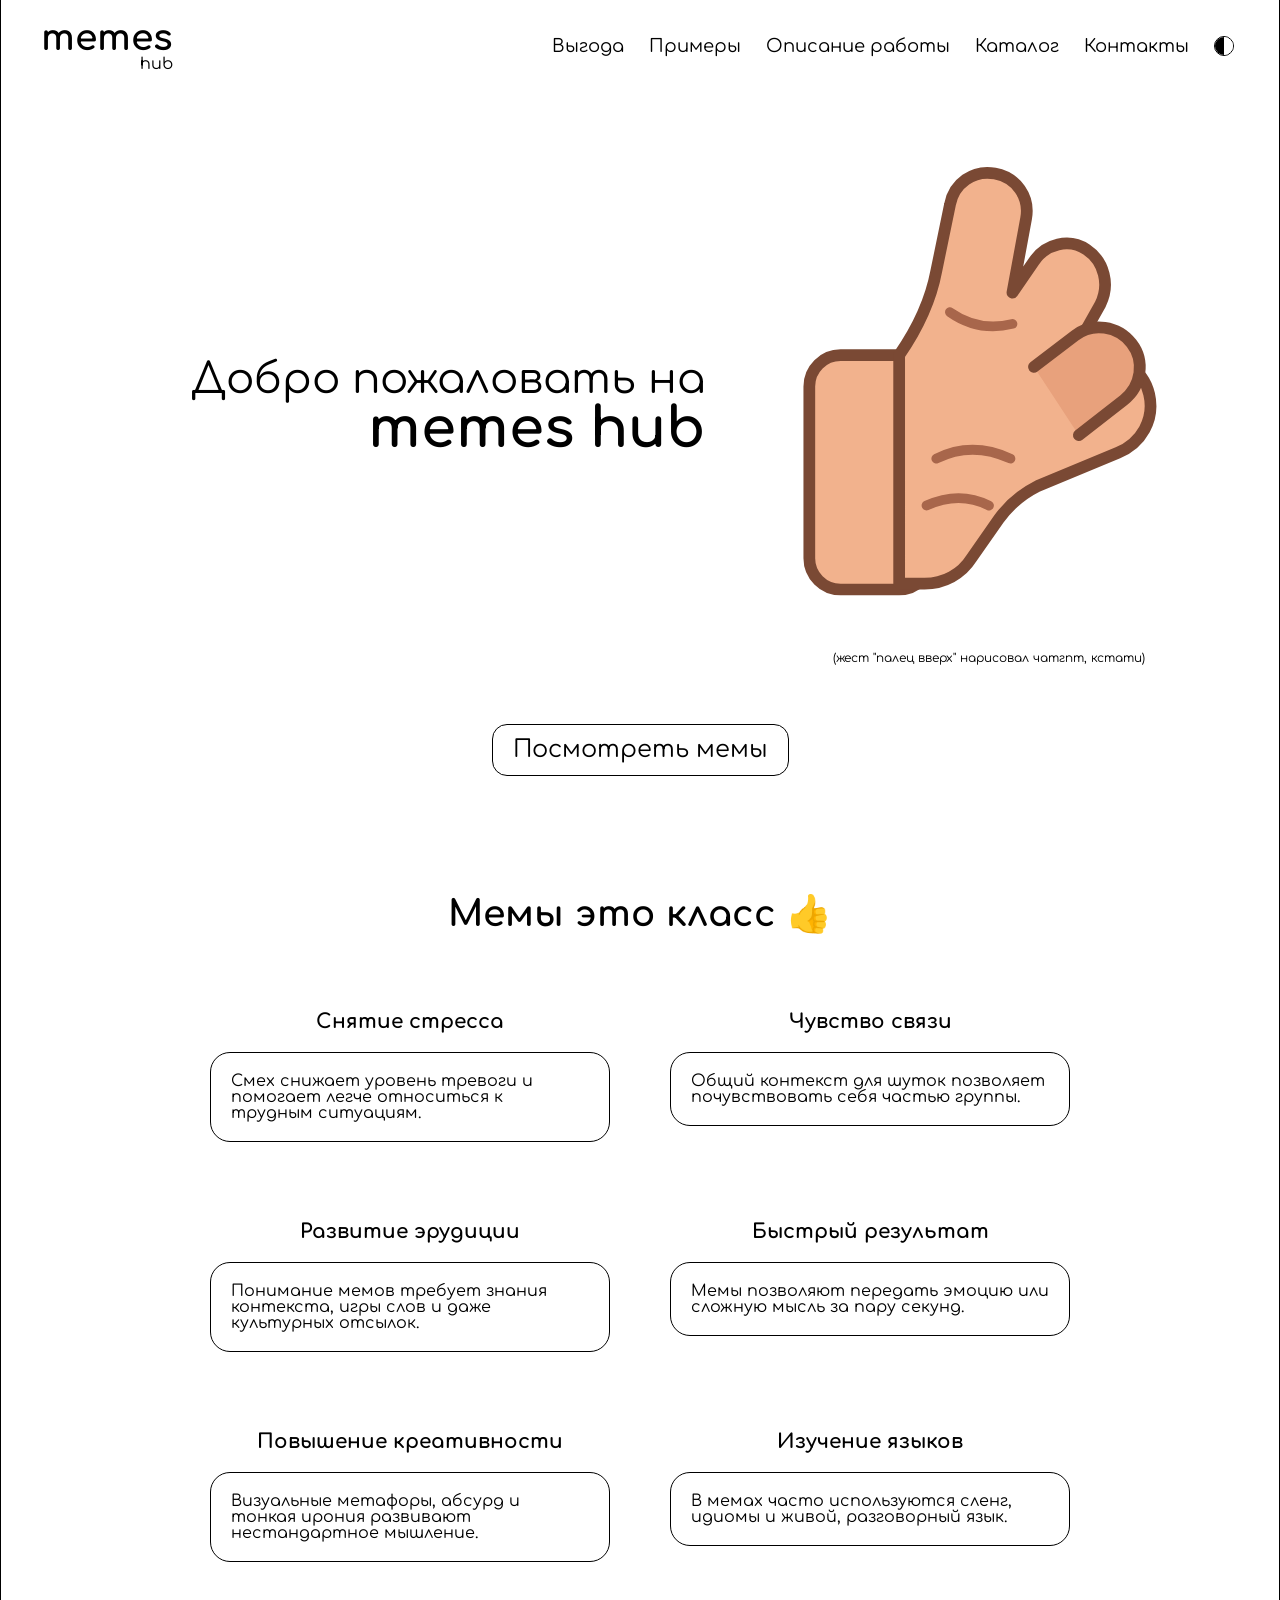
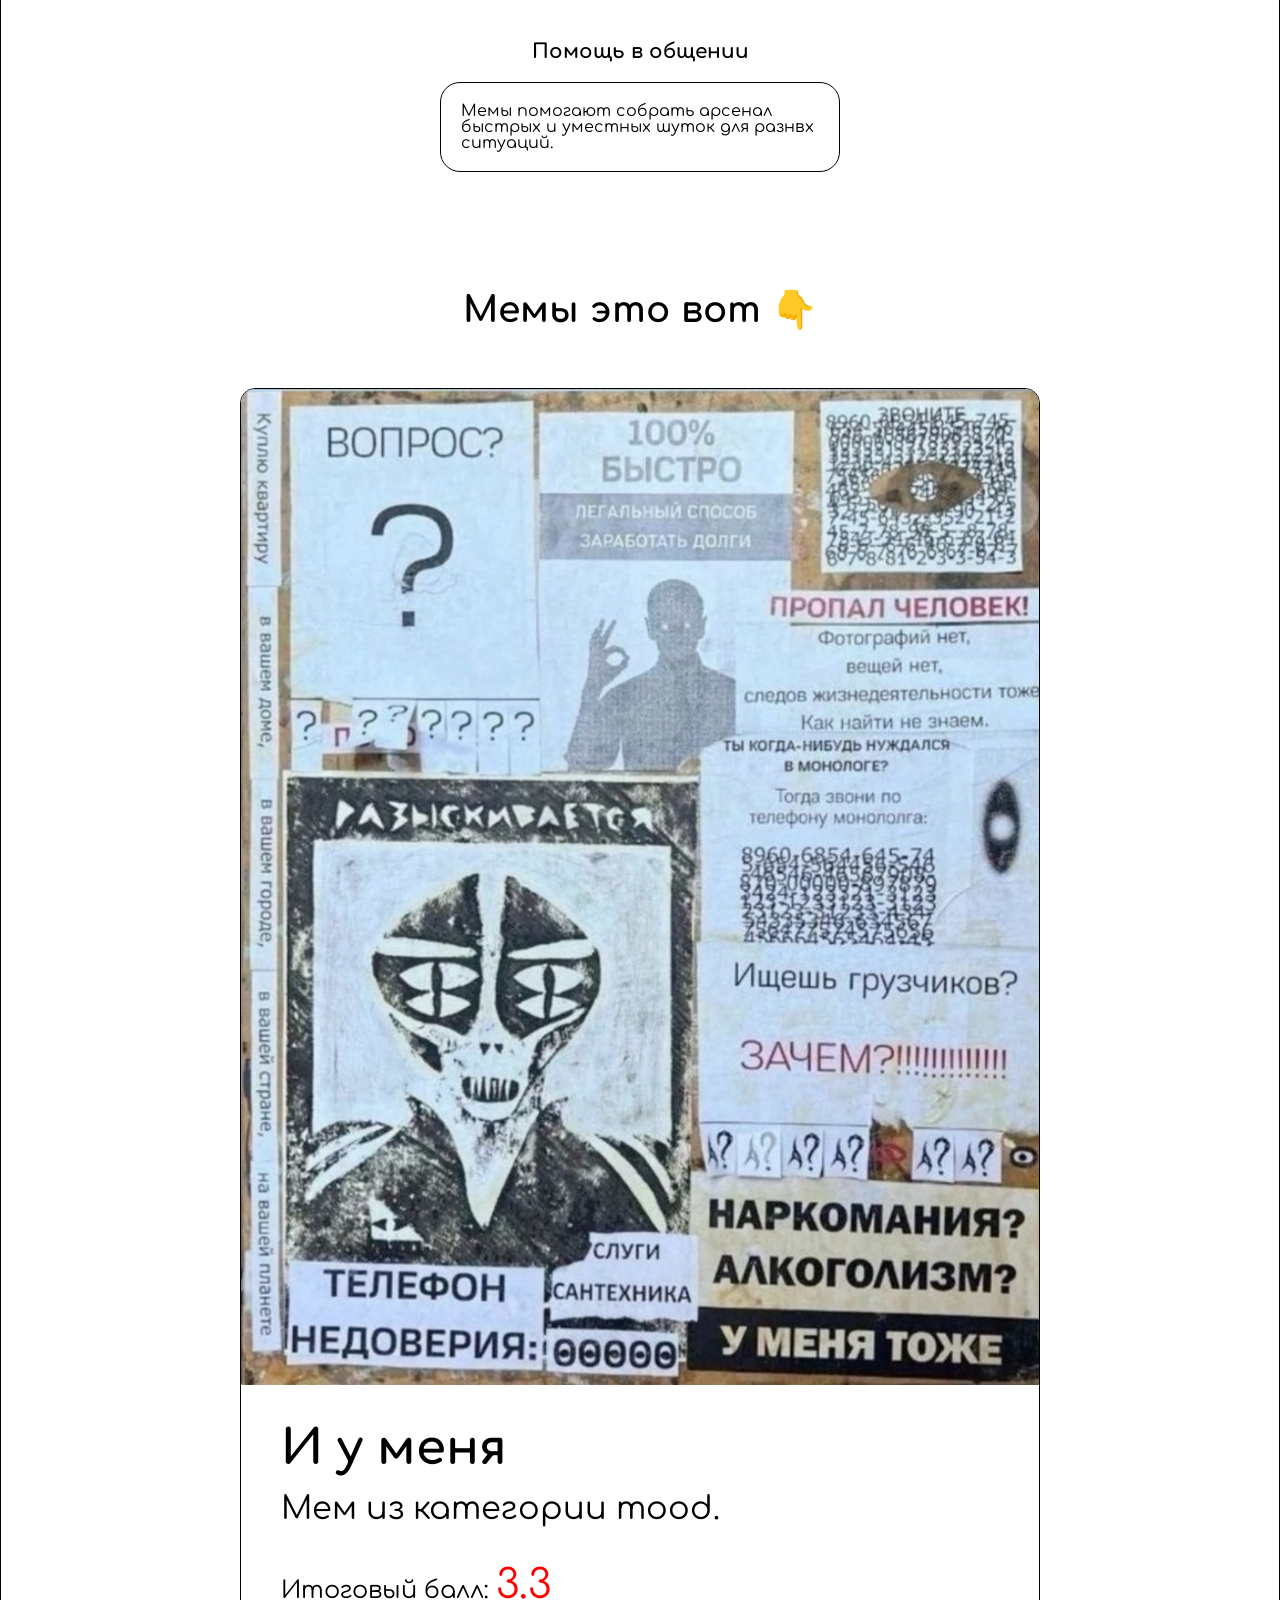
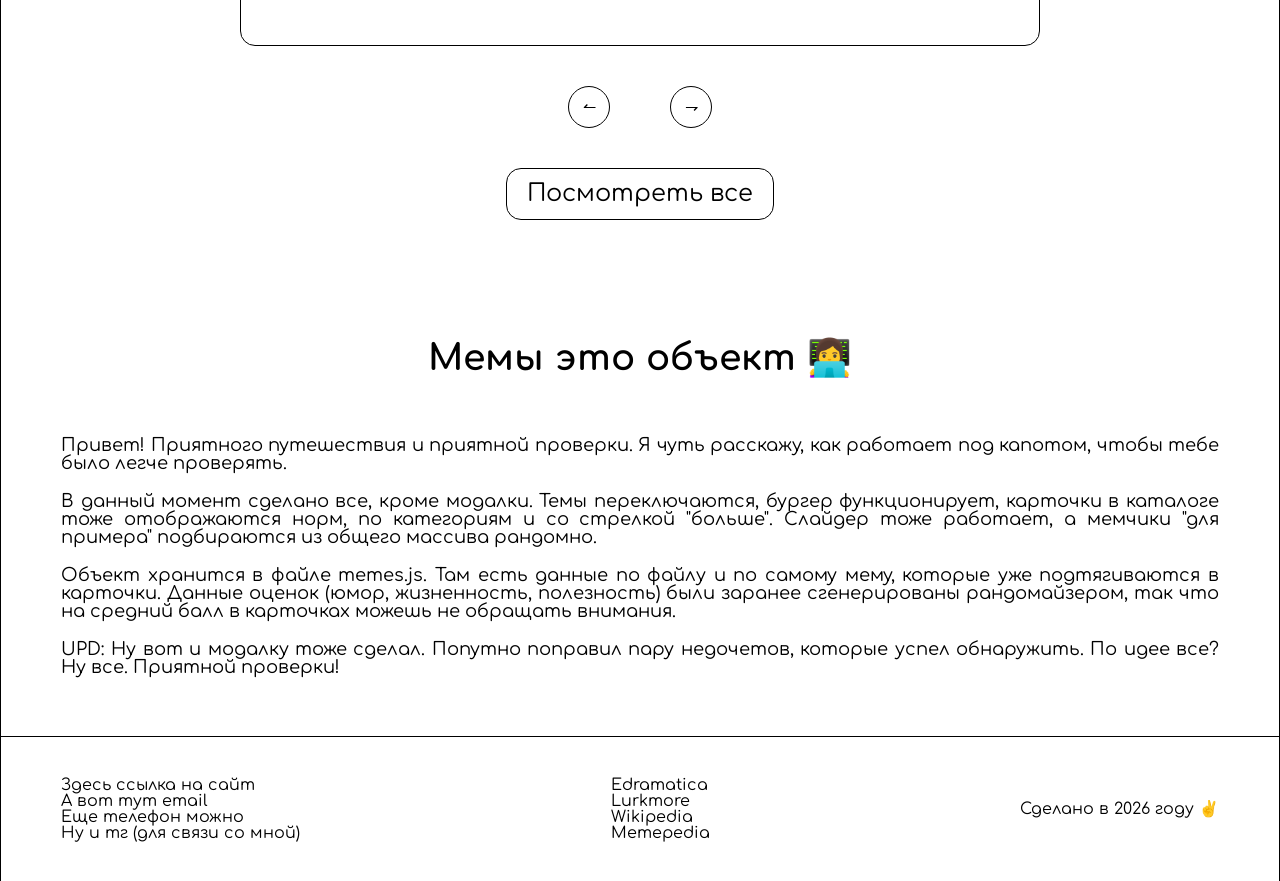
==== commit a38f1559: "feat: add adaptive for modal" ====
--- a/index.html
+++ b/index.html
@@ -158,6 +158,8 @@
 					<p class="info__text">Объект хранится в файле memes.js. Там есть данные по файлу и по самому мему, которые уже
 						подтягиваются в карточки. Данные оценок (юмор, жизненность, полезность) были заранее сгенерированы
 						рандомайзером, так что на средний балл в карточках можешь не обращать внимания.</p>
+					<p class="info__text">UPD: Ну вот и модалку тоже сделал. Попутно поправил пару недочетов, которые успел
+						обнаружить. По идее все? Ну все. Приятной проверки!</p>
 				</div>
 			</section>
 		</main>
@@ -209,8 +211,8 @@
 						<span class="modal__info_nums__title_num modal__info_relatability__num green-score">7</span>
 					</div>
 					<div class="modal__info_nums__input__wrapper">
-						<input class="modal__info_relatability_input modal__info_nums__input" type="range" min="0" max="10" value="5"
-							step="1">
+						<input class="modal__info_relatability_input modal__info_nums__input" type="range" min="0" max="10"
+							value="5" step="1">
 					</div>
 				</div>
 				<div class="modal__info_impact__wrapper modal__info_nums__wrapper">
--- a/style/colors.css
+++ b/style/colors.css
@@ -15,7 +15,7 @@
 	--link-hover-color: rgb(0, 119, 255);
 	--btn-hover-color: rgb(0, 119, 255);
 	--bg-color: black;
-	--bg-color-noisy: #ffffffcc;
+	--bg-color-noisy: #ffffff73;
 
 	.theme_btn {
 		transform: rotate(180deg);
--- a/style/modal.css
+++ b/style/modal.css
@@ -20,7 +20,7 @@
 	right: 0;
 	top: 0;
 	height: 100vh;
-	background-color: #000000cc;
+	background-color: var(--bg-color-noisy);
 	z-index: 2;
 	align-items: center;
 	justify-content: center;
@@ -76,7 +76,7 @@
 	font-size: 18px;
 }
 
-.modal__info_humor_title__wrapper {
+.modal__info_nums__title__wrapper {
 	display: flex;
 	gap: 10px;
 	align-items: center;
@@ -166,4 +166,75 @@
 	.modal__close:hover {
 		transform: scale(1.1, 1.1);
 	}
+}
+
+@media (max-width: 1300px) {
+}
+
+@media (max-width: 768px) {
+	.modal__wrapper {
+		flex-direction: column;
+	}
+
+	.modal__img_wrapper,
+	.modal__info_wrapper {
+		max-width: 100%;
+	}
+
+	.modal {
+		padding: 20px;
+	}
+
+	.modal__img_wrapper,
+	.modal__info_wrapper {
+		padding: 20px;
+	}
+
+	.modal__info_wrapper {
+		gap: 10px;
+	}
+
+	.modal__info_title {
+		font-size: 24px;
+	}
+
+	.modal__info_description,
+	.modal__info_nums__title_num {
+		font-size: 18px;
+	}
+
+	.modal__info_nums__title_text {
+		font-size: 14px;
+	}
+
+	.modal__info_humor_title__wrapper {
+		padding-top: 10px;
+	}
+
+	.modal__info_nums__wrapper {
+		padding-top: 5px;
+		gap: 5px;
+	}
+
+	.modal__info_nums__input {
+		height: 4px;
+	}
+
+	.modal__info_nums__input::-webkit-slider-thumb {
+		width: 16px;
+		height: 16px;
+	}
+
+	.modal__info_scores__wrapper {
+		padding-top: 10px;
+		gap: 10px;
+	}
+
+	.modal__info_scores__text {
+		font-size: 18px;
+	}
+
+	.modal__info_scores__num {
+		font-size: 24px;
+	}
 }
